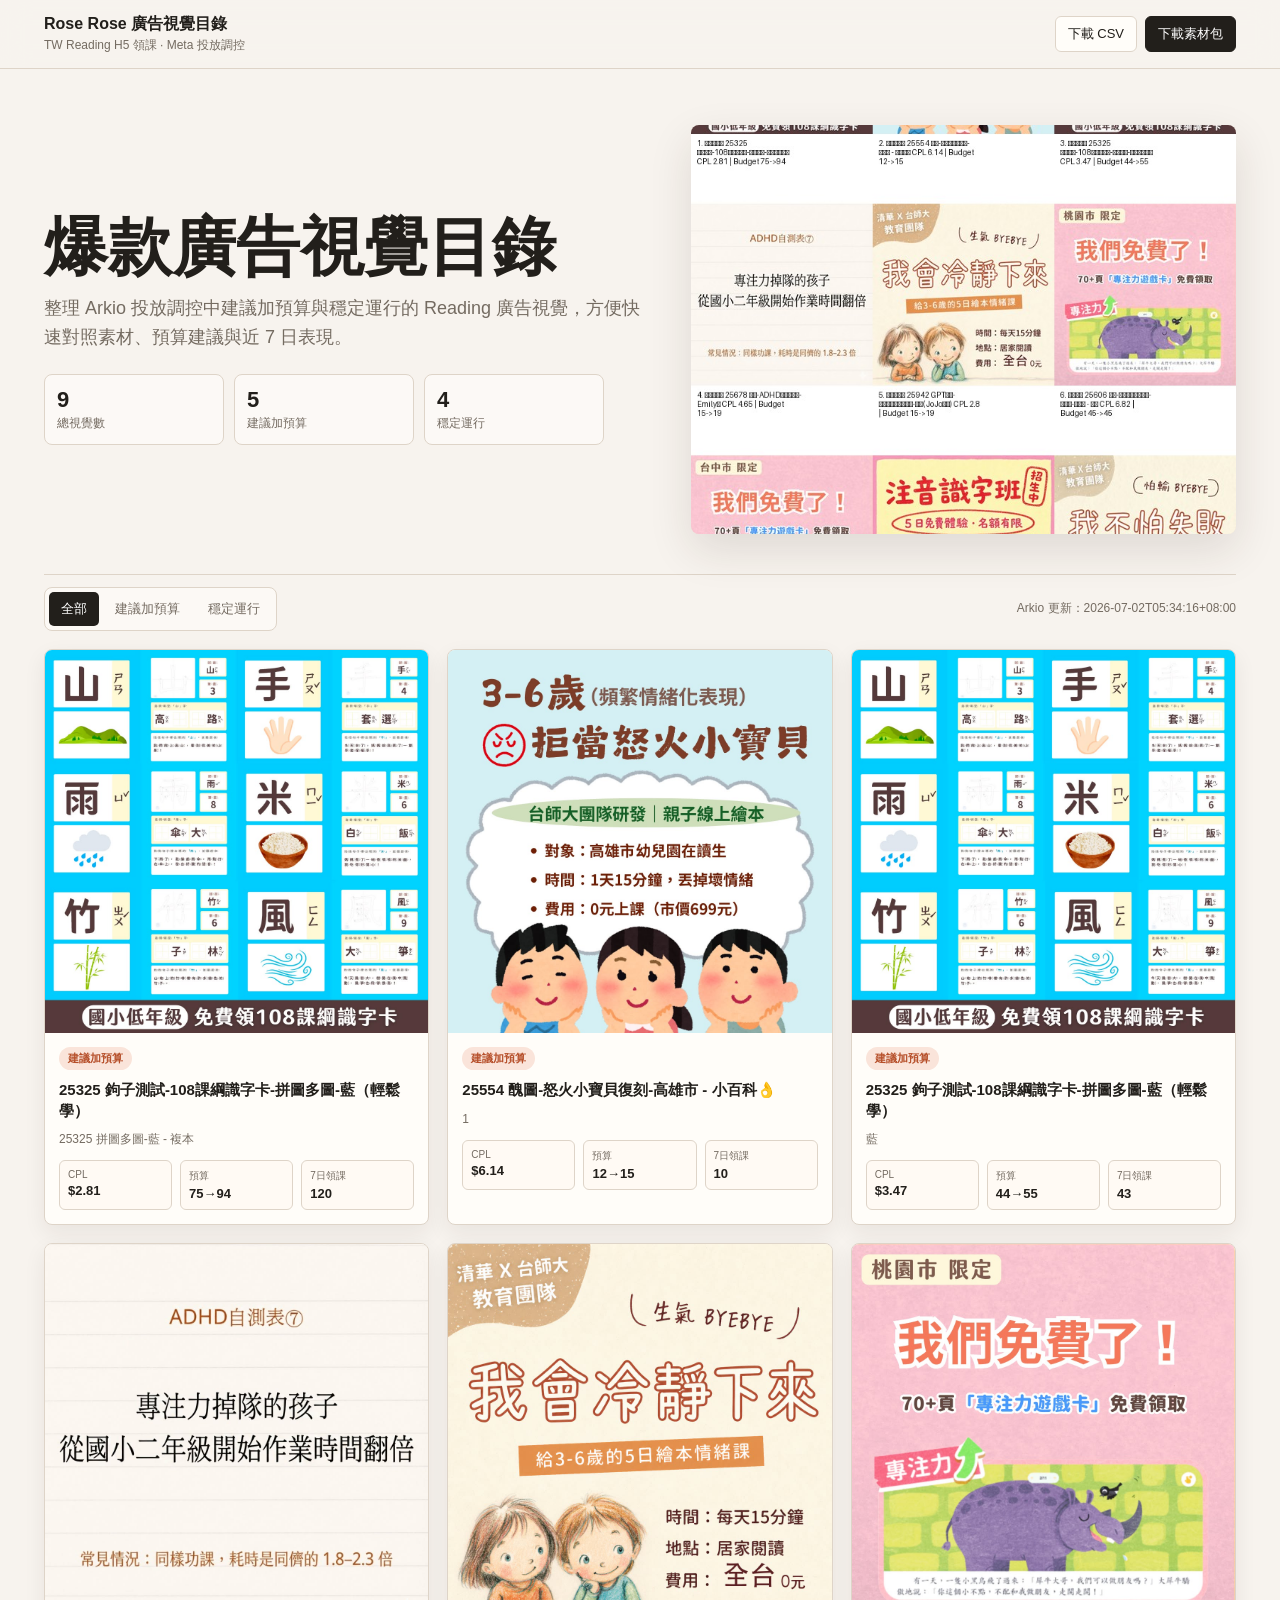
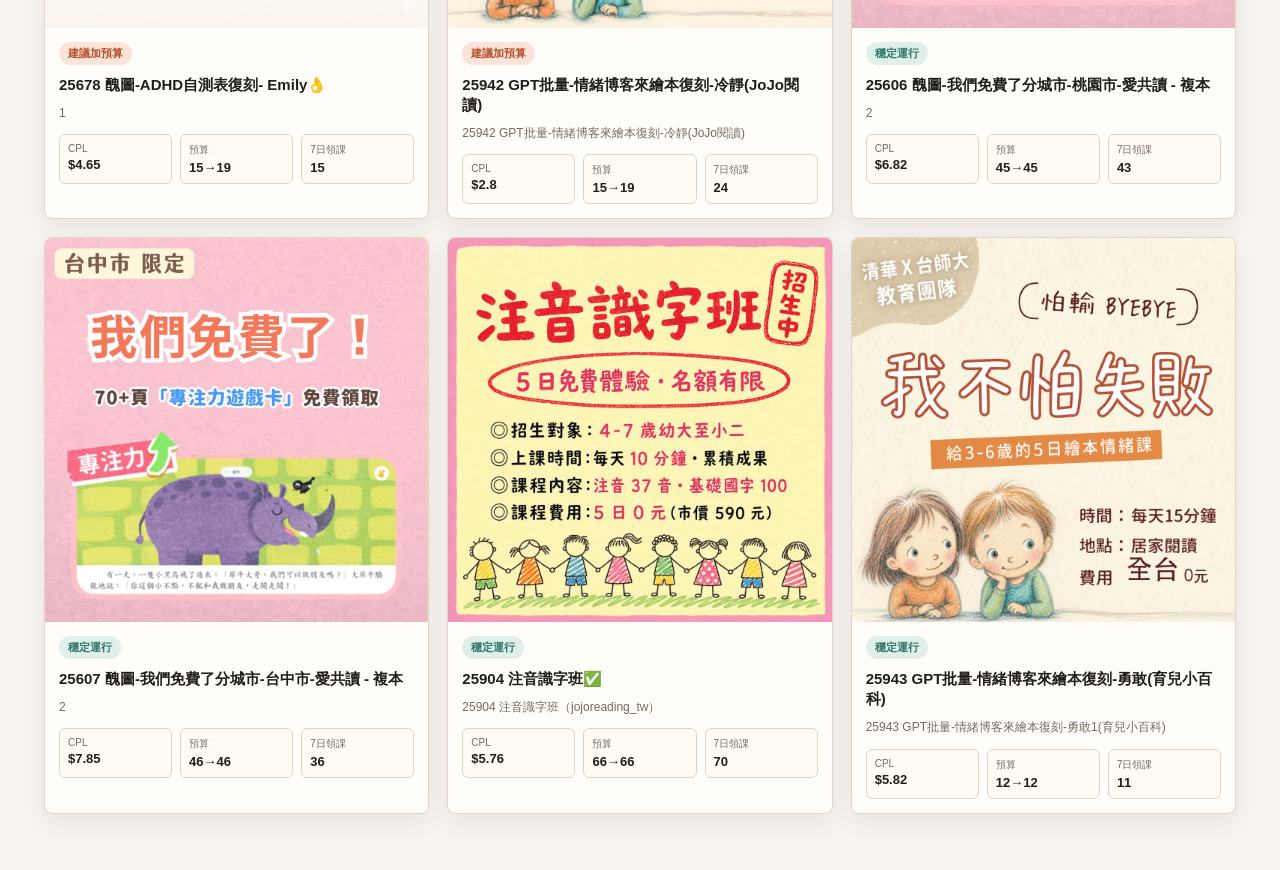
==== index.html @ 1a65389d "Publish Rose Rose ad visual catalog" ====
<!doctype html>
<html lang="zh-Hant">
<head>
  <meta charset="utf-8">
  <meta name="viewport" content="width=device-width, initial-scale=1">
  <title>Rose Rose 爆款廣告視覺目錄</title>
  <style>
    :root {
      --bg: #f7f3ee;
      --ink: #221f1b;
      --muted: #746b61;
      --line: #ded4c8;
      --panel: #fffdf9;
      --accent: #b64f2a;
      --accent-2: #2d7467;
      --soft: #f0e5d8;
      --shadow: 0 16px 44px rgba(47, 35, 25, .12);
    }
    * { box-sizing: border-box; }
    body {
      margin: 0;
      background: var(--bg);
      color: var(--ink);
      font-family: -apple-system, BlinkMacSystemFont, "PingFang TC", "Noto Sans TC", "Microsoft JhengHei", sans-serif;
      letter-spacing: 0;
    }
    a { color: inherit; }
    .topbar {
      position: sticky;
      top: 0;
      z-index: 20;
      display: flex;
      align-items: center;
      justify-content: space-between;
      gap: 16px;
      padding: 14px clamp(16px, 4vw, 44px);
      background: rgba(247, 243, 238, .92);
      border-bottom: 1px solid var(--line);
      backdrop-filter: blur(14px);
    }
    .brand {
      display: flex;
      flex-direction: column;
      gap: 2px;
      min-width: 0;
    }
    .brand strong { font-size: 16px; }
    .brand span { color: var(--muted); font-size: 12px; }
    .actions {
      display: flex;
      gap: 8px;
      flex-wrap: wrap;
      justify-content: flex-end;
    }
    .btn {
      min-height: 34px;
      border: 1px solid var(--line);
      border-radius: 6px;
      background: var(--panel);
      color: var(--ink);
      padding: 8px 12px;
      font-size: 13px;
      text-decoration: none;
      cursor: pointer;
      white-space: nowrap;
    }
    .btn.primary {
      background: var(--ink);
      color: #fff;
      border-color: var(--ink);
    }
    .hero {
      display: grid;
      grid-template-columns: minmax(0, 1.05fr) minmax(280px, .95fr);
      gap: clamp(20px, 4vw, 44px);
      align-items: center;
      padding: clamp(22px, 5vw, 56px) clamp(16px, 4vw, 44px) 22px;
    }
    .hero h1 {
      margin: 0;
      max-width: 720px;
      font-size: clamp(30px, 5vw, 64px);
      line-height: 1.04;
      font-weight: 760;
    }
    .hero p {
      max-width: 680px;
      margin: 14px 0 0;
      color: var(--muted);
      font-size: clamp(14px, 1.8vw, 18px);
      line-height: 1.6;
    }
    .hero-media {
      width: 100%;
      aspect-ratio: 4 / 3;
      border-radius: 8px;
      overflow: hidden;
      background: var(--soft);
      box-shadow: var(--shadow);
    }
    .hero-media img {
      width: 100%;
      height: 100%;
      object-fit: cover;
      display: block;
    }
    .stats {
      display: grid;
      grid-template-columns: repeat(3, minmax(0, 1fr));
      gap: 10px;
      margin-top: 22px;
      max-width: 560px;
    }
    .stat {
      padding: 12px;
      border: 1px solid var(--line);
      border-radius: 8px;
      background: rgba(255, 253, 249, .7);
    }
    .stat b { display: block; font-size: 22px; }
    .stat span { display: block; margin-top: 2px; color: var(--muted); font-size: 12px; }
    main {
      padding: 18px clamp(16px, 4vw, 44px) 56px;
    }
    .controls {
      display: flex;
      align-items: center;
      justify-content: space-between;
      gap: 12px;
      padding: 12px 0 18px;
      border-top: 1px solid var(--line);
    }
    .tabs {
      display: inline-flex;
      gap: 4px;
      padding: 4px;
      border: 1px solid var(--line);
      border-radius: 8px;
      background: rgba(255, 253, 249, .68);
    }
    .tab {
      border: 0;
      border-radius: 5px;
      background: transparent;
      color: var(--muted);
      padding: 8px 12px;
      font-size: 13px;
      cursor: pointer;
      white-space: nowrap;
    }
    .tab.active {
      background: var(--ink);
      color: #fff;
    }
    .updated {
      color: var(--muted);
      font-size: 12px;
      text-align: right;
    }
    .grid {
      display: grid;
      grid-template-columns: repeat(3, minmax(0, 1fr));
      gap: 18px;
    }
    .card {
      overflow: hidden;
      border-radius: 8px;
      background: var(--panel);
      border: 1px solid var(--line);
      box-shadow: 0 8px 22px rgba(47, 35, 25, .07);
    }
    .visual {
      width: 100%;
      aspect-ratio: 1 / 1;
      border: 0;
      padding: 0;
      background: #eee;
      cursor: zoom-in;
      display: block;
    }
    .visual img {
      width: 100%;
      height: 100%;
      object-fit: cover;
      display: block;
    }
    .meta {
      padding: 14px;
      display: flex;
      flex-direction: column;
      gap: 10px;
    }
    .badge {
      align-self: flex-start;
      border-radius: 999px;
      padding: 4px 9px;
      font-size: 11px;
      font-weight: 650;
      background: #ece6df;
      color: var(--muted);
    }
    .badge.scale { background: #fae4da; color: var(--accent); }
    .badge.stable { background: #dff0ea; color: var(--accent-2); }
    .title {
      margin: 0;
      font-size: 15px;
      line-height: 1.35;
      font-weight: 720;
    }
    .sub {
      color: var(--muted);
      font-size: 12px;
      line-height: 1.45;
    }
    .metrics {
      display: grid;
      grid-template-columns: repeat(3, minmax(0, 1fr));
      gap: 8px;
      padding-top: 2px;
    }
    .metric {
      border: 1px solid var(--line);
      border-radius: 6px;
      padding: 8px;
      min-width: 0;
      background: #fffaf4;
    }
    .metric span {
      display: block;
      color: var(--muted);
      font-size: 10px;
      white-space: nowrap;
    }
    .metric b {
      display: block;
      margin-top: 3px;
      font-size: 13px;
      overflow-wrap: anywhere;
    }
    .modal {
      position: fixed;
      inset: 0;
      z-index: 80;
      display: none;
      align-items: center;
      justify-content: center;
      padding: 20px;
      background: rgba(22, 18, 14, .76);
    }
    .modal.open { display: flex; }
    .modal-inner {
      width: min(960px, 100%);
      max-height: 92vh;
      display: grid;
      grid-template-columns: minmax(0, 1fr) 300px;
      background: var(--panel);
      border-radius: 8px;
      overflow: hidden;
    }
    .modal-img {
      min-height: 0;
      background: #111;
      display: flex;
      align-items: center;
      justify-content: center;
    }
    .modal-img img {
      width: 100%;
      max-height: 92vh;
      object-fit: contain;
      display: block;
    }
    .modal-info {
      padding: 18px;
      overflow: auto;
      border-left: 1px solid var(--line);
    }
    .close {
      width: 100%;
      margin-top: 14px;
    }
    @media (max-width: 880px) {
      .hero { grid-template-columns: 1fr; }
      .hero-media { max-height: 58vh; }
      .grid { grid-template-columns: repeat(2, minmax(0, 1fr)); }
      .modal-inner { grid-template-columns: 1fr; }
      .modal-info { border-left: 0; border-top: 1px solid var(--line); }
    }
    @media (max-width: 560px) {
      .topbar { align-items: flex-start; flex-direction: column; }
      .actions { justify-content: flex-start; }
      .stats { grid-template-columns: 1fr; }
      .controls { align-items: flex-start; flex-direction: column; }
      .updated { text-align: left; }
      .grid { grid-template-columns: 1fr; }
      .metrics { grid-template-columns: repeat(3, minmax(0, 1fr)); }
    }
  </style>
</head>
<body>
  <header class="topbar">
    <div class="brand">
      <strong>Rose Rose 廣告視覺目錄</strong>
      <span>TW Reading H5 領課 · Meta 投放調控</span>
    </div>
    <div class="actions">
      <a class="btn" href="catalog.csv" download>下載 CSV</a>
      <a class="btn primary" href="download/Rose_Rose_ad_visual_catalog.zip" download>下載素材包</a>
    </div>
  </header>

  <section class="hero">
    <div>
      <h1>爆款廣告視覺目錄</h1>
      <p>整理 Arkio 投放調控中建議加預算與穩定運行的 Reading 廣告視覺，方便快速對照素材、預算建議與近 7 日表現。</p>
      <div class="stats">
        <div class="stat"><b id="stat-total">9</b><span>總視覺數</span></div>
        <div class="stat"><b id="stat-scale">5</b><span>建議加預算</span></div>
        <div class="stat"><b id="stat-stable">4</b><span>穩定運行</span></div>
      </div>
    </div>
    <a class="hero-media" href="contact_sheet.jpg" target="_blank" rel="noreferrer">
      <img src="contact_sheet.jpg" alt="廣告視覺總覽">
    </a>
  </section>

  <main>
    <div class="controls">
      <div class="tabs" aria-label="篩選">
        <button class="tab active" type="button" data-filter="all">全部</button>
        <button class="tab" type="button" data-filter="建議加預算">建議加預算</button>
        <button class="tab" type="button" data-filter="穩定運行">穩定運行</button>
      </div>
      <div class="updated" id="updated">資料載入中</div>
    </div>
    <div class="grid" id="grid"></div>
  </main>

  <div class="modal" id="modal" role="dialog" aria-modal="true" aria-label="素材預覽">
    <div class="modal-inner">
      <div class="modal-img"><img id="modal-img" alt=""></div>
      <div class="modal-info">
        <span class="badge" id="modal-badge"></span>
        <h2 class="title" id="modal-title"></h2>
        <p class="sub" id="modal-sub"></p>
        <div class="metrics" id="modal-metrics"></div>
        <button class="btn close" type="button" id="close">關閉</button>
      </div>
    </div>
  </div>

  <script>
    const state = { items: [], filter: 'all' };
    const grid = document.querySelector('#grid');
    const modal = document.querySelector('#modal');
    const fmt = (v, prefix = '') => v === null || v === undefined || v === '' ? '—' : `${prefix}${v}`;
    const groupClass = group => group === '建議加預算' ? 'scale' : 'stable';

    function metric(label, value) {
      return `<div class="metric"><span>${label}</span><b>${value}</b></div>`;
    }

    function render() {
      const items = state.filter === 'all' ? state.items : state.items.filter(item => item.group === state.filter);
      grid.innerHTML = items.map(item => `
        <article class="card">
          <button class="visual" type="button" data-id="${item.id}" aria-label="開啟 ${item.adsetName}">
            <img src="${item.image}" alt="${item.adsetName}" loading="lazy">
          </button>
          <div class="meta">
            <span class="badge ${groupClass(item.group)}">${item.group}</span>
            <h2 class="title">${item.adsetName}</h2>
            <div class="sub">${item.adName || item.campaignName}</div>
            <div class="metrics">
              ${metric('CPL', fmt(item.primaryCost, '$'))}
              ${metric('預算', `${fmt(item.dailyBudget)}→${fmt(item.suggestedBudget)}`)}
              ${metric('7日領課', fmt(item.last7Leads))}
            </div>
          </div>
        </article>
      `).join('');
    }

    function openModal(item) {
      document.querySelector('#modal-img').src = item.image;
      document.querySelector('#modal-img').alt = item.adsetName;
      document.querySelector('#modal-badge').textContent = item.group;
      document.querySelector('#modal-badge').className = `badge ${groupClass(item.group)}`;
      document.querySelector('#modal-title').textContent = item.adsetName;
      document.querySelector('#modal-sub').textContent = `${item.campaignName} · ${item.adName || ''}`;
      document.querySelector('#modal-metrics').innerHTML = [
        metric('建議', item.adviceText || '—'),
        metric('CPL', fmt(item.primaryCost, '$')),
        metric('預算', `${fmt(item.dailyBudget)}→${fmt(item.suggestedBudget)}`),
        metric('7日花費', fmt(item.last7Spend, '$')),
        metric('7日領課', fmt(item.last7Leads)),
        metric('狀態', item.adsetStatus || '—')
      ].join('');
      modal.classList.add('open');
    }

    document.querySelector('.tabs').addEventListener('click', event => {
      const button = event.target.closest('.tab');
      if (!button) return;
      document.querySelectorAll('.tab').forEach(tab => tab.classList.remove('active'));
      button.classList.add('active');
      state.filter = button.dataset.filter;
      render();
    });

    grid.addEventListener('click', event => {
      const button = event.target.closest('.visual');
      if (!button) return;
      const item = state.items.find(row => row.id === button.dataset.id);
      if (item) openModal(item);
    });

    document.querySelector('#close').addEventListener('click', () => modal.classList.remove('open'));
    modal.addEventListener('click', event => {
      if (event.target === modal) modal.classList.remove('open');
    });
    window.addEventListener('keydown', event => {
      if (event.key === 'Escape') modal.classList.remove('open');
    });

    fetch('data/catalog.json')
      .then(res => res.json())
      .then(data => {
        state.items = data.items;
        document.querySelector('#stat-total').textContent = data.items.length;
        document.querySelector('#stat-scale').textContent = data.items.filter(item => item.group === '建議加預算').length;
        document.querySelector('#stat-stable').textContent = data.items.filter(item => item.group === '穩定運行').length;
        document.querySelector('#updated').textContent = `Arkio 更新：${data.lastUpdated}`;
        render();
      })
      .catch(() => {
        document.querySelector('#updated').textContent = '資料載入失敗';
      });
  </script>
</body>
</html>
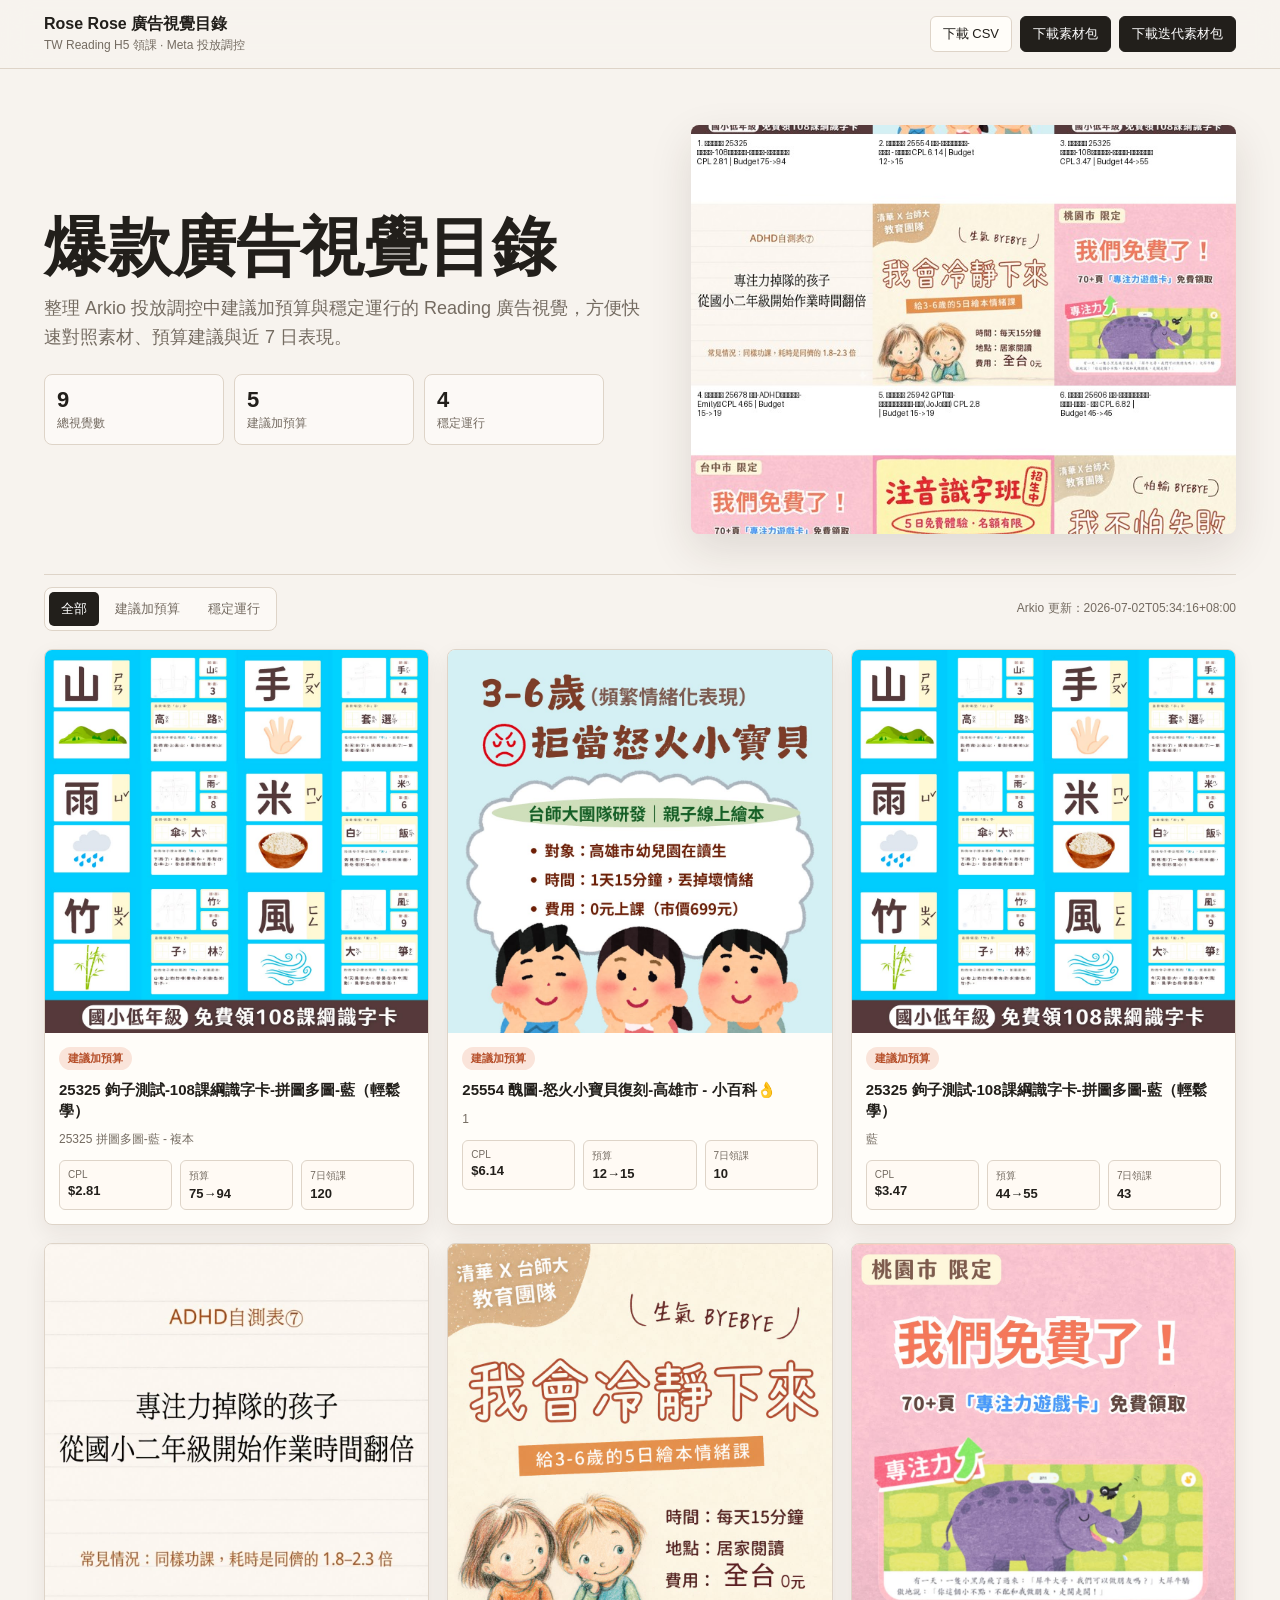
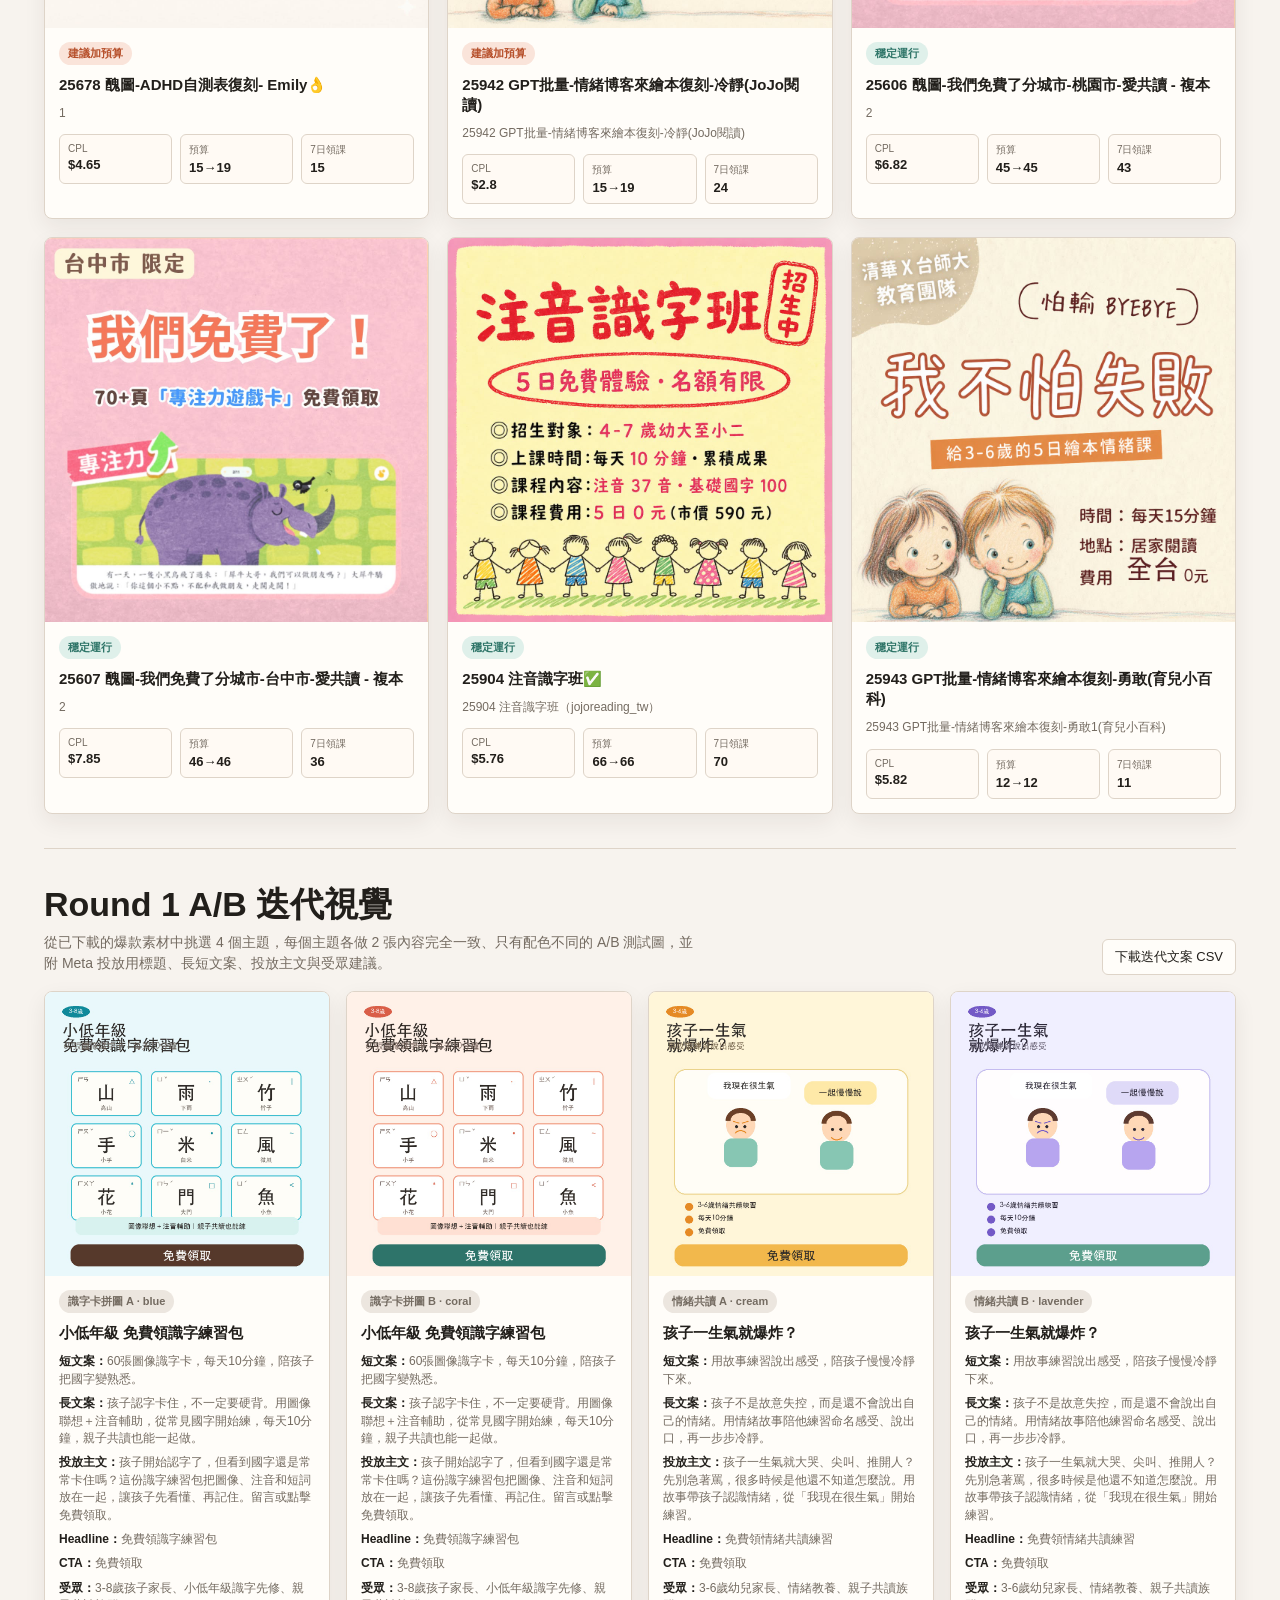
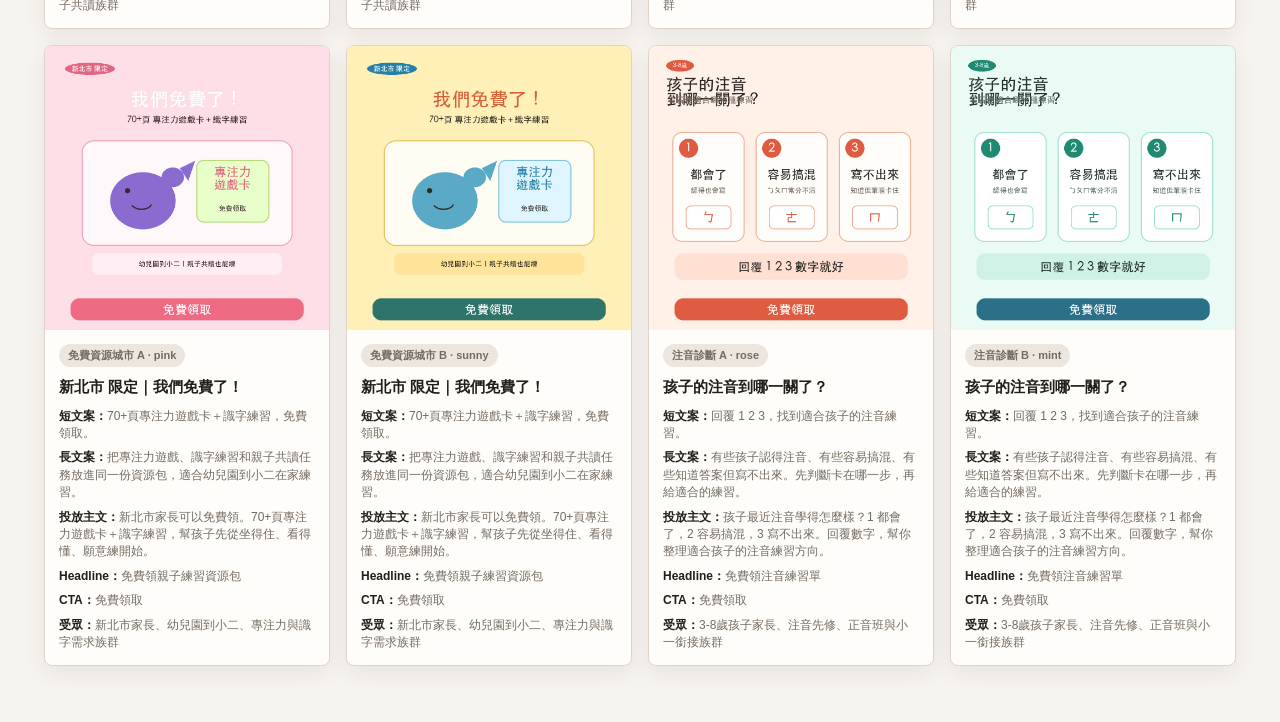
==== commit f1ec11b8: "Add round 1 AB ad iterations" ====
--- a/index.html
+++ b/index.html
@@ -3,6 +3,7 @@
 <head>
   <meta charset="utf-8">
   <meta name="viewport" content="width=device-width, initial-scale=1">
+  <link rel="icon" href="data:,">
   <title>Rose Rose 爆款廣告視覺目錄</title>
   <style>
     :root {
@@ -162,6 +163,43 @@
       grid-template-columns: repeat(3, minmax(0, 1fr));
       gap: 18px;
     }
+    .section-head {
+      display: flex;
+      align-items: flex-end;
+      justify-content: space-between;
+      gap: 16px;
+      padding: 36px 0 16px;
+      border-top: 1px solid var(--line);
+      margin-top: 34px;
+    }
+    .section-head h2 {
+      margin: 0;
+      font-size: clamp(22px, 3vw, 34px);
+      line-height: 1.15;
+    }
+    .section-head p {
+      max-width: 660px;
+      margin: 8px 0 0;
+      color: var(--muted);
+      font-size: 14px;
+      line-height: 1.55;
+    }
+    .iteration-grid {
+      display: grid;
+      grid-template-columns: repeat(4, minmax(0, 1fr));
+      gap: 16px;
+    }
+    .copy-lines {
+      display: grid;
+      gap: 7px;
+      color: var(--muted);
+      font-size: 12px;
+      line-height: 1.45;
+    }
+    .copy-lines b {
+      color: var(--ink);
+      font-weight: 720;
+    }
     .card {
       overflow: hidden;
       border-radius: 8px;
@@ -283,6 +321,8 @@
       .hero { grid-template-columns: 1fr; }
       .hero-media { max-height: 58vh; }
       .grid { grid-template-columns: repeat(2, minmax(0, 1fr)); }
+      .iteration-grid { grid-template-columns: repeat(2, minmax(0, 1fr)); }
+      .section-head { align-items: flex-start; flex-direction: column; }
       .modal-inner { grid-template-columns: 1fr; }
       .modal-info { border-left: 0; border-top: 1px solid var(--line); }
     }
@@ -293,6 +333,7 @@
       .controls { align-items: flex-start; flex-direction: column; }
       .updated { text-align: left; }
       .grid { grid-template-columns: 1fr; }
+      .iteration-grid { grid-template-columns: 1fr; }
       .metrics { grid-template-columns: repeat(3, minmax(0, 1fr)); }
     }
   </style>
@@ -306,6 +347,7 @@
     <div class="actions">
       <a class="btn" href="catalog.csv" download>下載 CSV</a>
       <a class="btn primary" href="download/Rose_Rose_ad_visual_catalog.zip" download>下載素材包</a>
+      <a class="btn primary" href="download/Rose_Rose_round1_ab.zip" download>下載迭代素材包</a>
     </div>
   </header>
 
@@ -334,6 +376,16 @@
       <div class="updated" id="updated">資料載入中</div>
     </div>
     <div class="grid" id="grid"></div>
+    <section class="iteration-section" aria-labelledby="iteration-title">
+      <div class="section-head">
+        <div>
+          <h2 id="iteration-title">Round 1 A/B 迭代視覺</h2>
+          <p>從已下載的爆款素材中挑選 4 個主題，每個主題各做 2 張內容完全一致、只有配色不同的 A/B 測試圖，並附 Meta 投放用標題、長短文案、投放主文與受眾建議。</p>
+        </div>
+        <a class="btn" href="data/round1_ab.csv" download>下載迭代文案 CSV</a>
+      </div>
+      <div class="iteration-grid" id="iteration-grid"></div>
+    </section>
   </main>
 
   <div class="modal" id="modal" role="dialog" aria-modal="true" aria-label="素材預覽">
@@ -352,6 +404,7 @@
   <script>
     const state = { items: [], filter: 'all' };
     const grid = document.querySelector('#grid');
+    const iterationGrid = document.querySelector('#iteration-grid');
     const modal = document.querySelector('#modal');
     const fmt = (v, prefix = '') => v === null || v === undefined || v === '' ? '—' : `${prefix}${v}`;
     const groupClass = group => group === '建議加預算' ? 'scale' : 'stable';
@@ -381,6 +434,28 @@
       `).join('');
     }
 
+    function renderIterations(items) {
+      iterationGrid.innerHTML = items.map(item => `
+        <article class="card">
+          <a class="visual" href="${item.image}" target="_blank" rel="noreferrer" aria-label="開啟 ${item.theme} ${item.variant}">
+            <img src="${item.image}" alt="${item.theme} ${item.variant}">
+          </a>
+          <div class="meta">
+            <span class="badge">${item.theme} ${item.variant} · ${item.palette}</span>
+            <h3 class="title">${item.title}</h3>
+            <div class="copy-lines">
+              <span><b>短文案：</b>${item.short_copy}</span>
+              <span><b>長文案：</b>${item.long_copy}</span>
+              <span><b>投放主文：</b>${item.primary_text}</span>
+              <span><b>Headline：</b>${item.headline}</span>
+              <span><b>CTA：</b>${item.cta}</span>
+              <span><b>受眾：</b>${item.audience}</span>
+            </div>
+          </div>
+        </article>
+      `).join('');
+    }
+
     function openModal(item) {
       document.querySelector('#modal-img').src = item.image;
       document.querySelector('#modal-img').alt = item.adsetName;
@@ -436,6 +511,13 @@
       .catch(() => {
         document.querySelector('#updated').textContent = '資料載入失敗';
       });
+
+    fetch('data/round1_ab.json')
+      .then(res => res.json())
+      .then(data => renderIterations(data.items))
+      .catch(() => {
+        iterationGrid.innerHTML = '<div class="sub">迭代資料載入失敗</div>';
+      });
   </script>
 </body>
 </html>
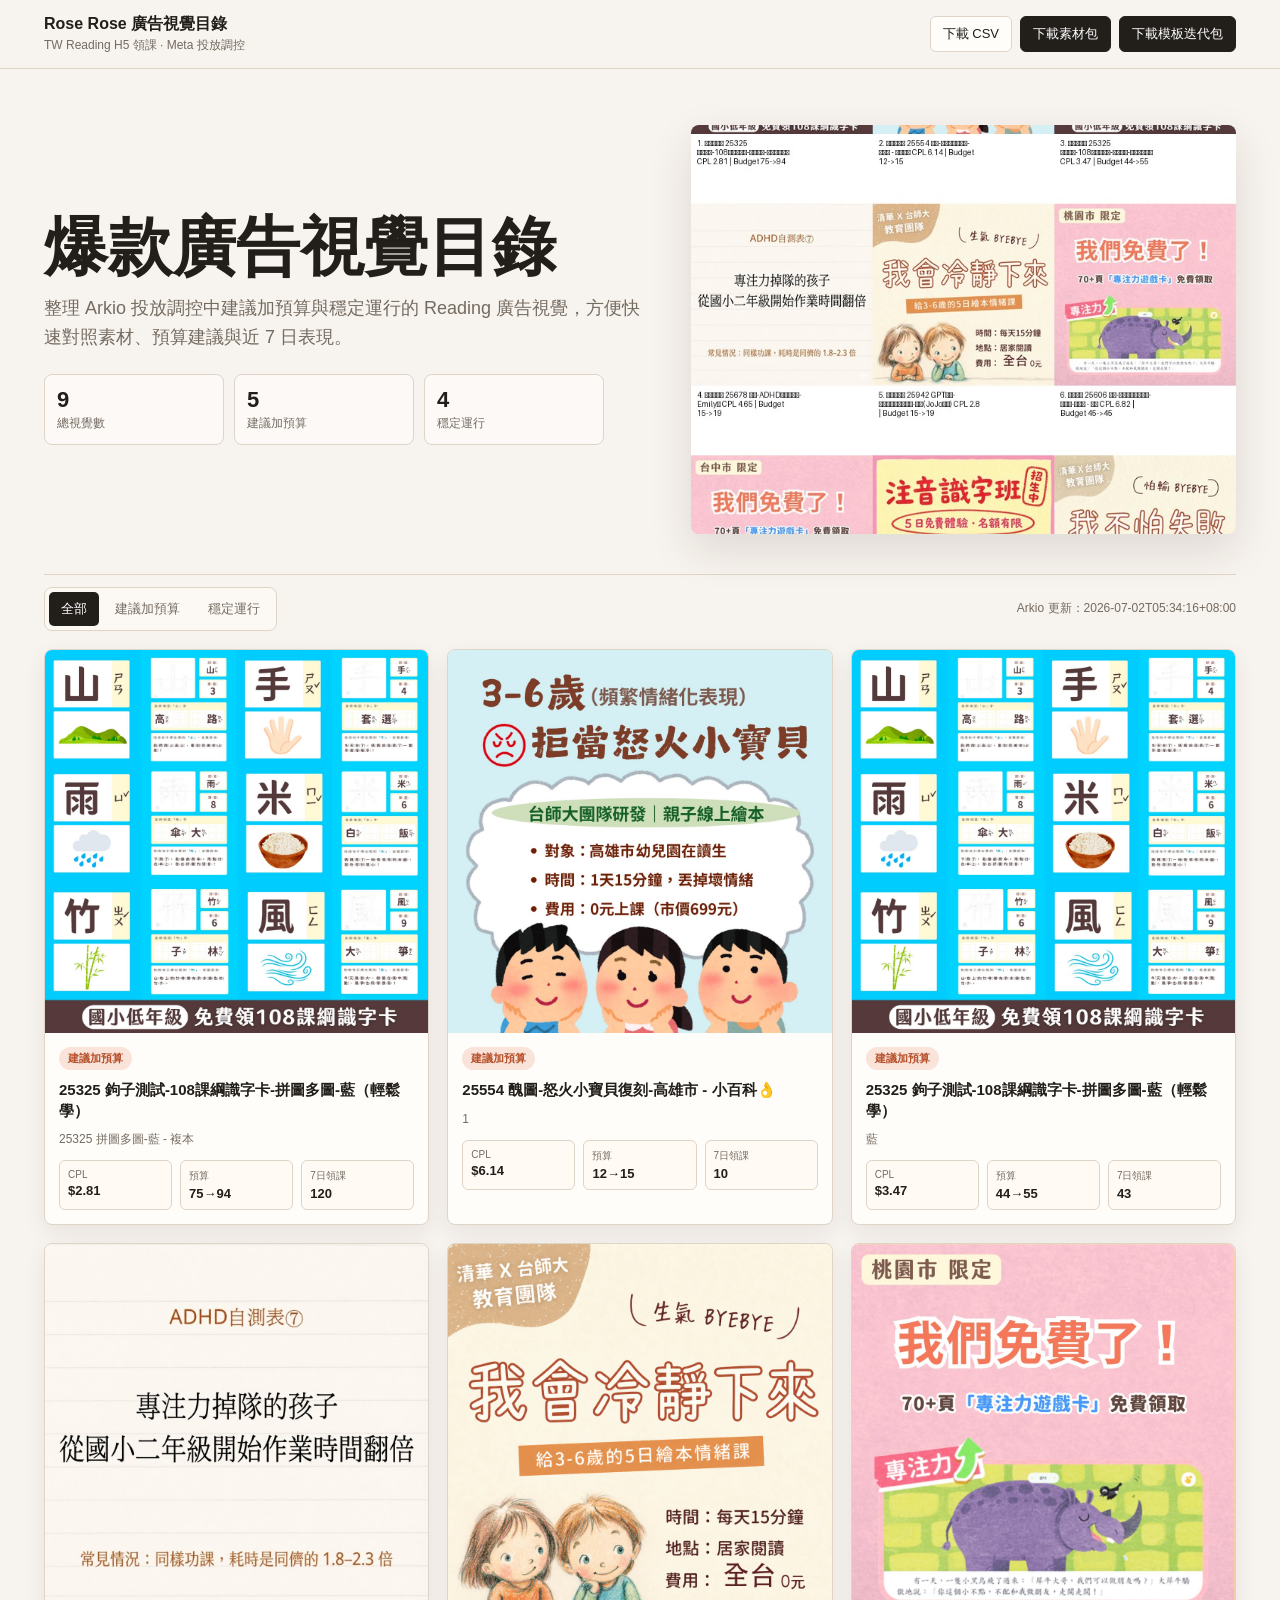
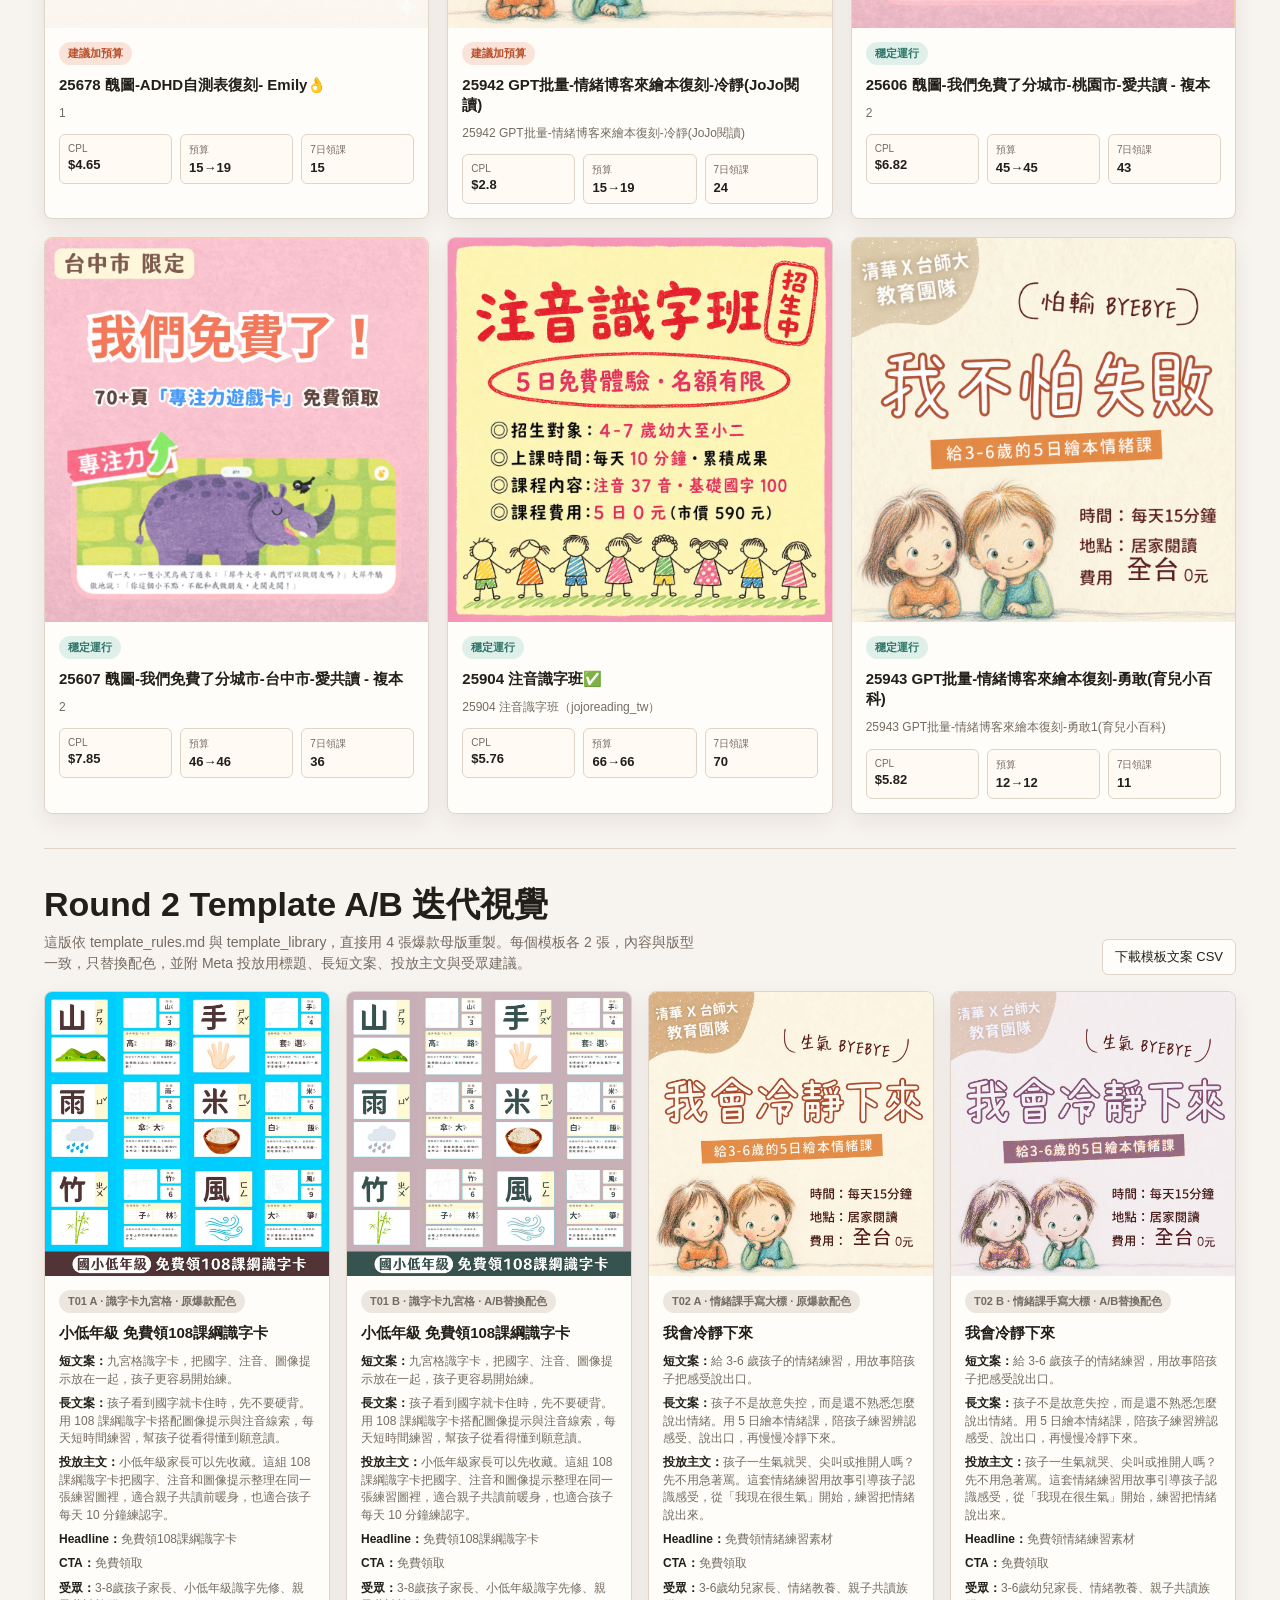
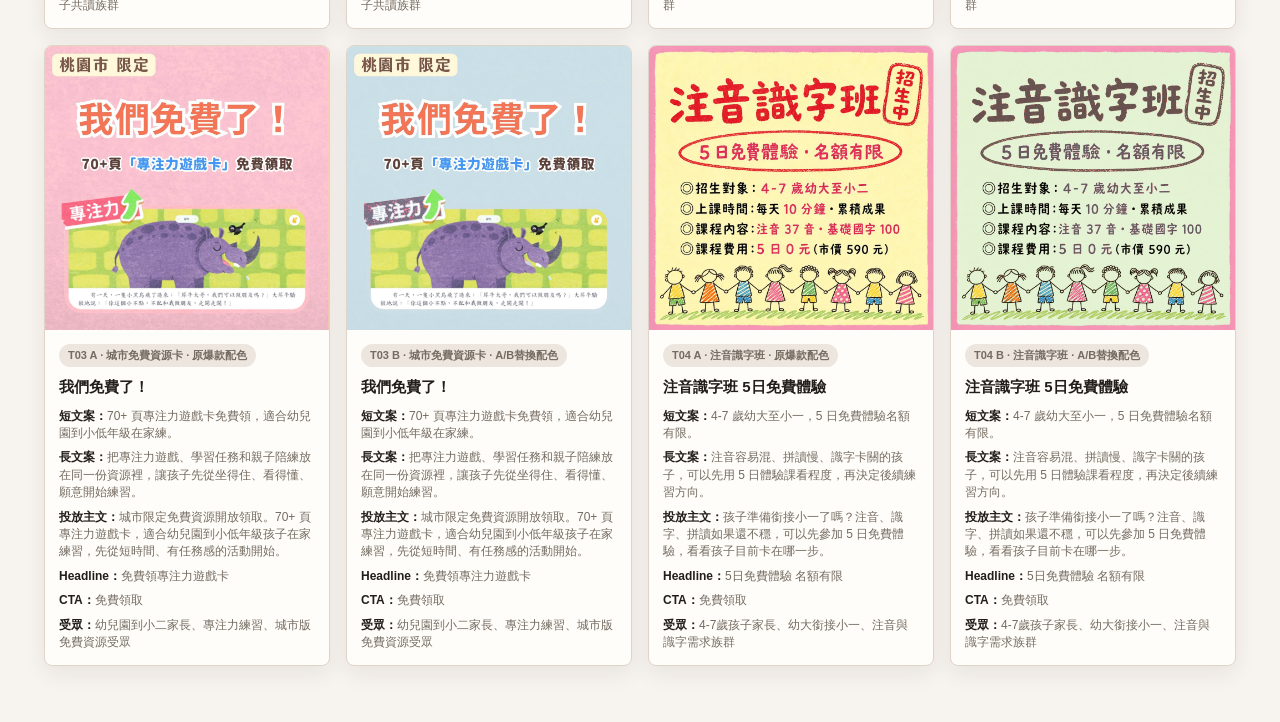
==== commit b98a141e: "Replace iterations with template-based AB set" ====
--- a/index.html
+++ b/index.html
@@ -347,7 +347,7 @@
     <div class="actions">
       <a class="btn" href="catalog.csv" download>下載 CSV</a>
       <a class="btn primary" href="download/Rose_Rose_ad_visual_catalog.zip" download>下載素材包</a>
-      <a class="btn primary" href="download/Rose_Rose_round1_ab.zip" download>下載迭代素材包</a>
+      <a class="btn primary" href="download/Rose_Rose_round2_template_ab.zip" download>下載模板迭代包</a>
     </div>
   </header>
 
@@ -379,10 +379,10 @@
     <section class="iteration-section" aria-labelledby="iteration-title">
       <div class="section-head">
         <div>
-          <h2 id="iteration-title">Round 1 A/B 迭代視覺</h2>
-          <p>從已下載的爆款素材中挑選 4 個主題，每個主題各做 2 張內容完全一致、只有配色不同的 A/B 測試圖，並附 Meta 投放用標題、長短文案、投放主文與受眾建議。</p>
+          <h2 id="iteration-title">Round 2 Template A/B 迭代視覺</h2>
+          <p>這版依 template_rules.md 與 template_library，直接用 4 張爆款母版重製。每個模板各 2 張，內容與版型一致，只替換配色，並附 Meta 投放用標題、長短文案、投放主文與受眾建議。</p>
         </div>
-        <a class="btn" href="data/round1_ab.csv" download>下載迭代文案 CSV</a>
+        <a class="btn" href="data/round2_template_ab.csv" download>下載模板文案 CSV</a>
       </div>
       <div class="iteration-grid" id="iteration-grid"></div>
     </section>
@@ -437,11 +437,11 @@
     function renderIterations(items) {
       iterationGrid.innerHTML = items.map(item => `
         <article class="card">
-          <a class="visual" href="${item.image}" target="_blank" rel="noreferrer" aria-label="開啟 ${item.theme} ${item.variant}">
-            <img src="${item.image}" alt="${item.theme} ${item.variant}">
+          <a class="visual" href="${item.image}" target="_blank" rel="noreferrer" aria-label="開啟 ${item.template || item.theme} ${item.variant}">
+            <img src="${item.image}" alt="${item.template || item.theme} ${item.variant}">
           </a>
           <div class="meta">
-            <span class="badge">${item.theme} ${item.variant} · ${item.palette}</span>
+            <span class="badge">${item.theme_id || ''} ${item.variant} · ${item.template || item.theme} · ${item.palette}</span>
             <h3 class="title">${item.title}</h3>
             <div class="copy-lines">
               <span><b>短文案：</b>${item.short_copy}</span>
@@ -512,7 +512,7 @@
         document.querySelector('#updated').textContent = '資料載入失敗';
       });
 
-    fetch('data/round1_ab.json')
+    fetch('data/round2_template_ab.json')
       .then(res => res.json())
       .then(data => renderIterations(data.items))
       .catch(() => {
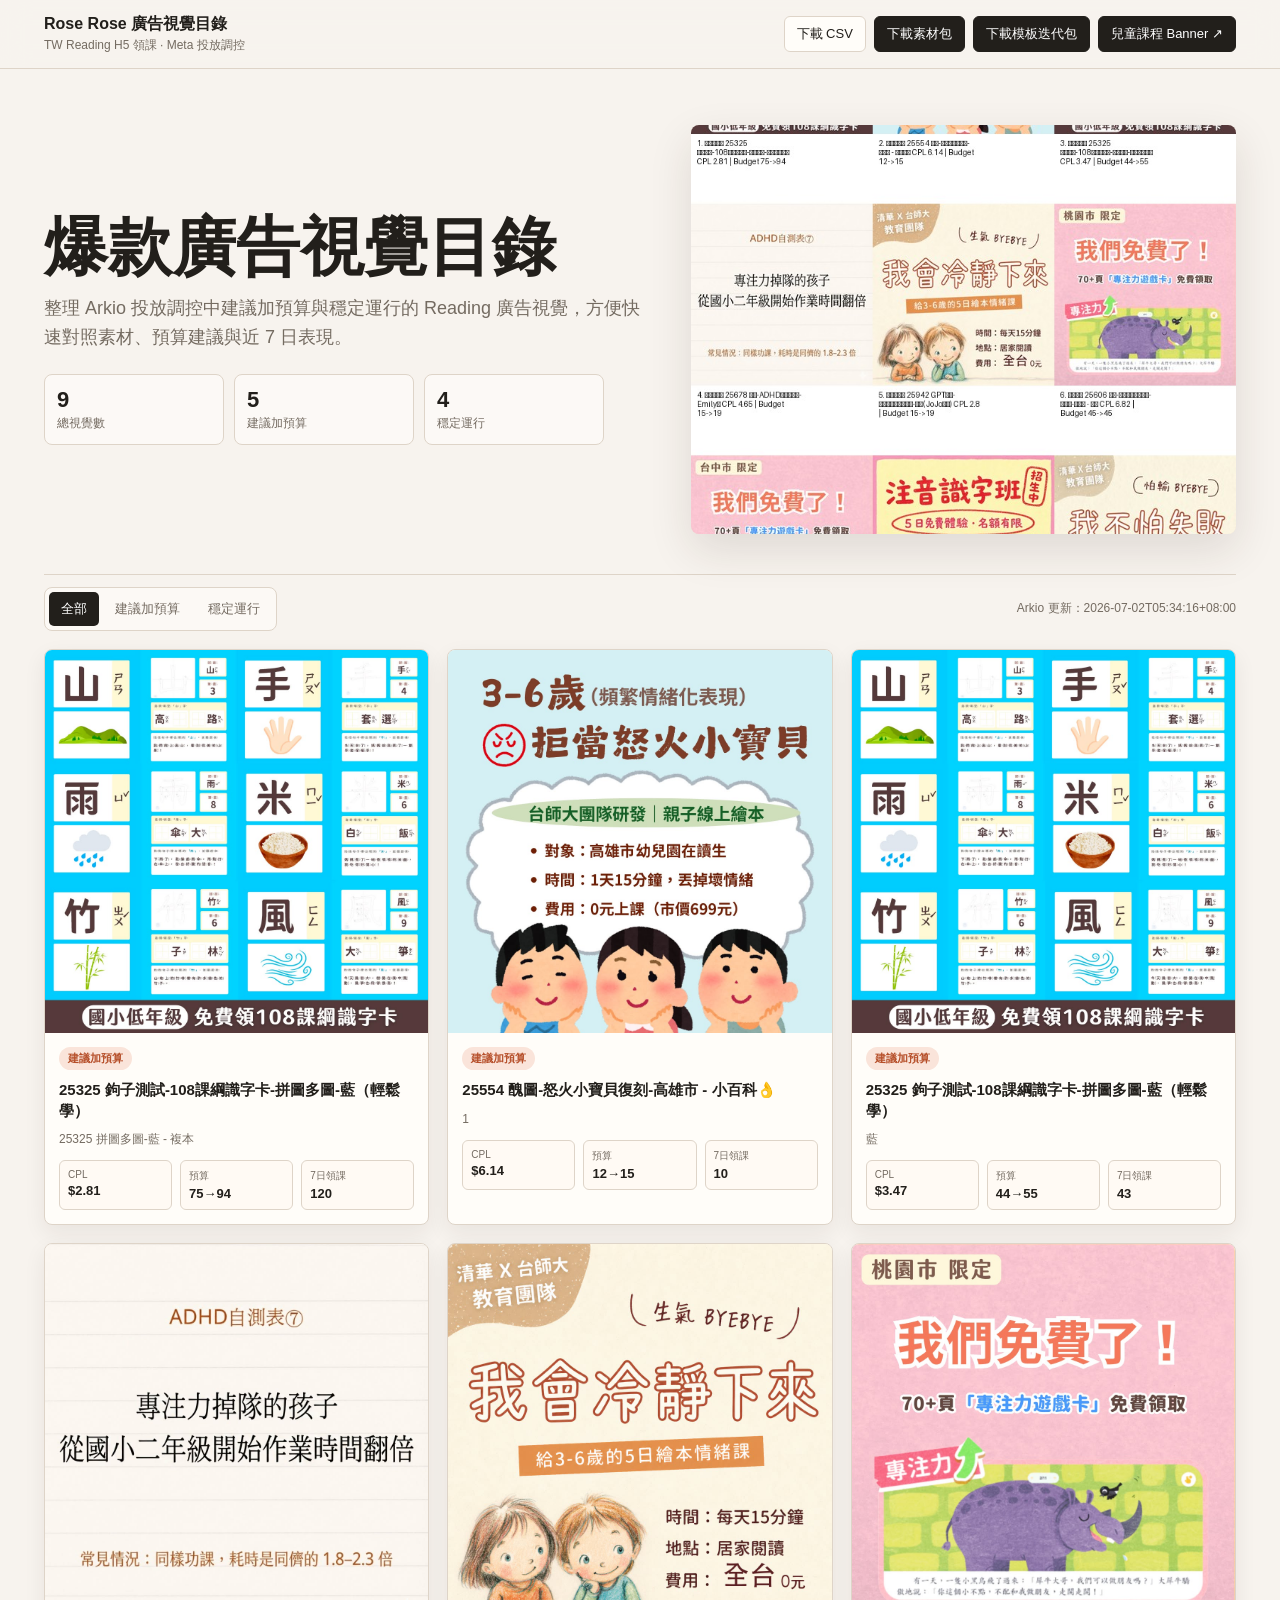
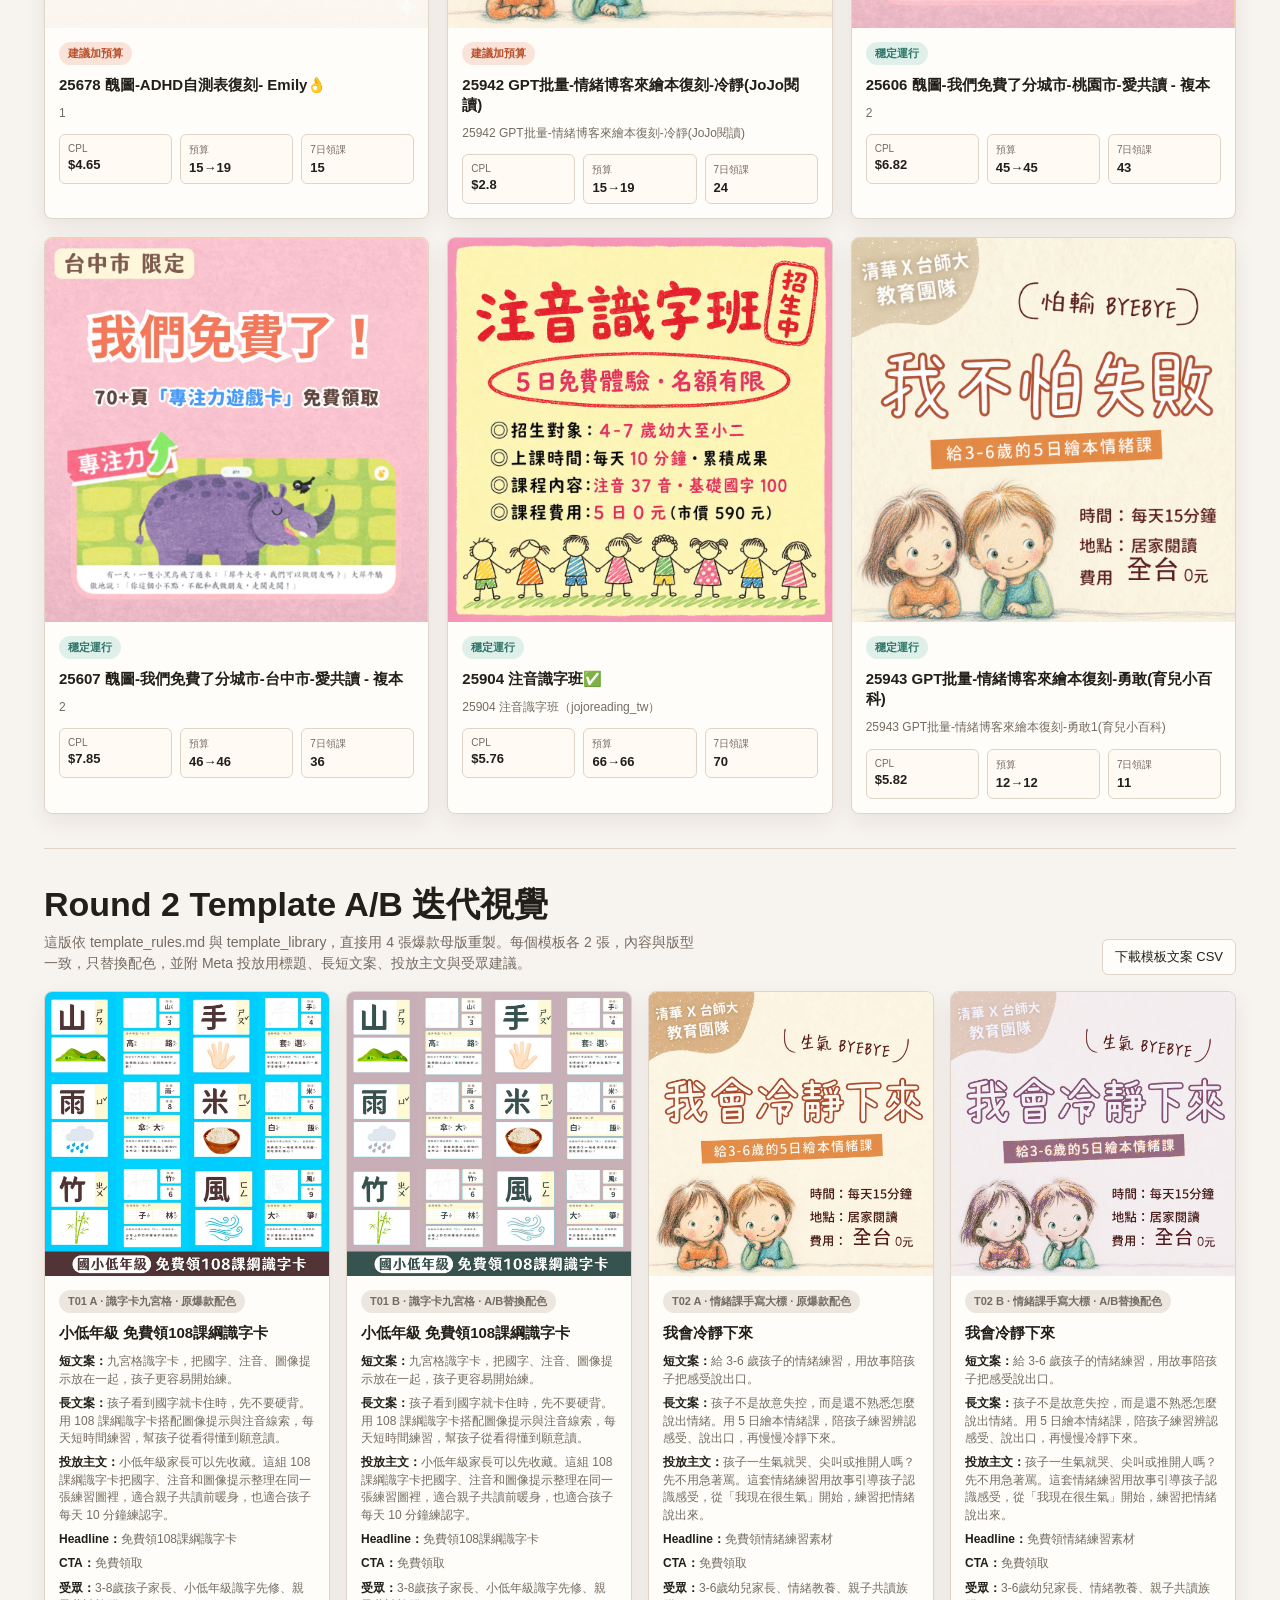
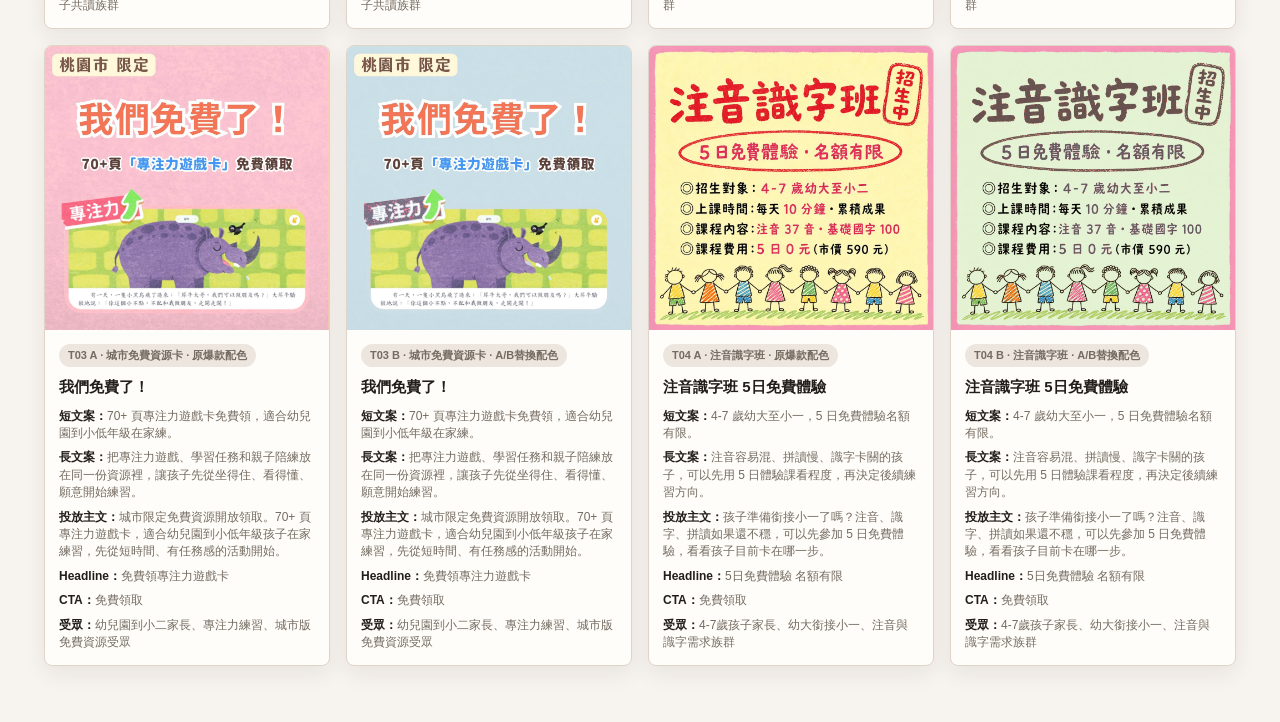
==== commit a26486f0: "新增兒童課程 Banner H5 下載頁（bn/）＋首頁入口" ====
--- a/index.html
+++ b/index.html
@@ -348,6 +348,7 @@
       <a class="btn" href="catalog.csv" download>下載 CSV</a>
       <a class="btn primary" href="download/Rose_Rose_ad_visual_catalog.zip" download>下載素材包</a>
       <a class="btn primary" href="download/Rose_Rose_round2_template_ab.zip" download>下載模板迭代包</a>
+      <a class="btn primary" href="bn/">兒童課程 Banner ↗</a>
     </div>
   </header>
 
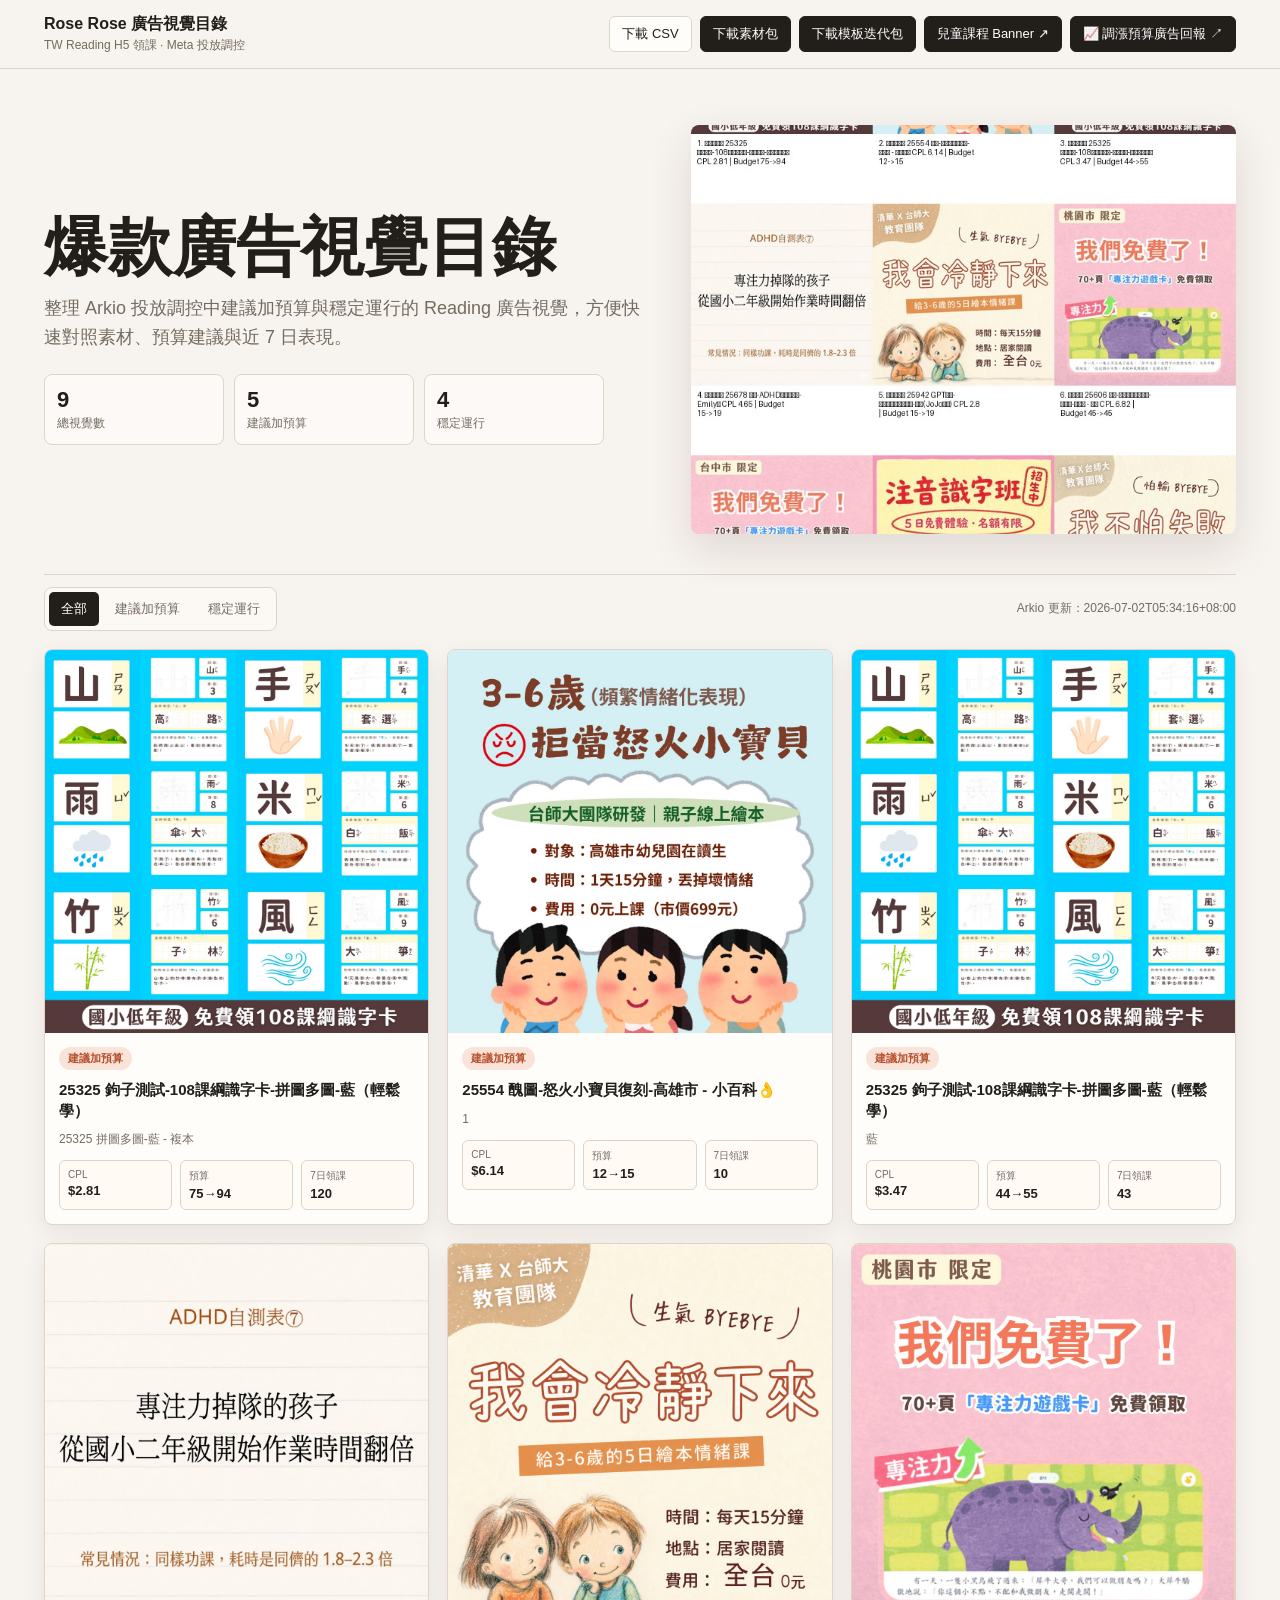
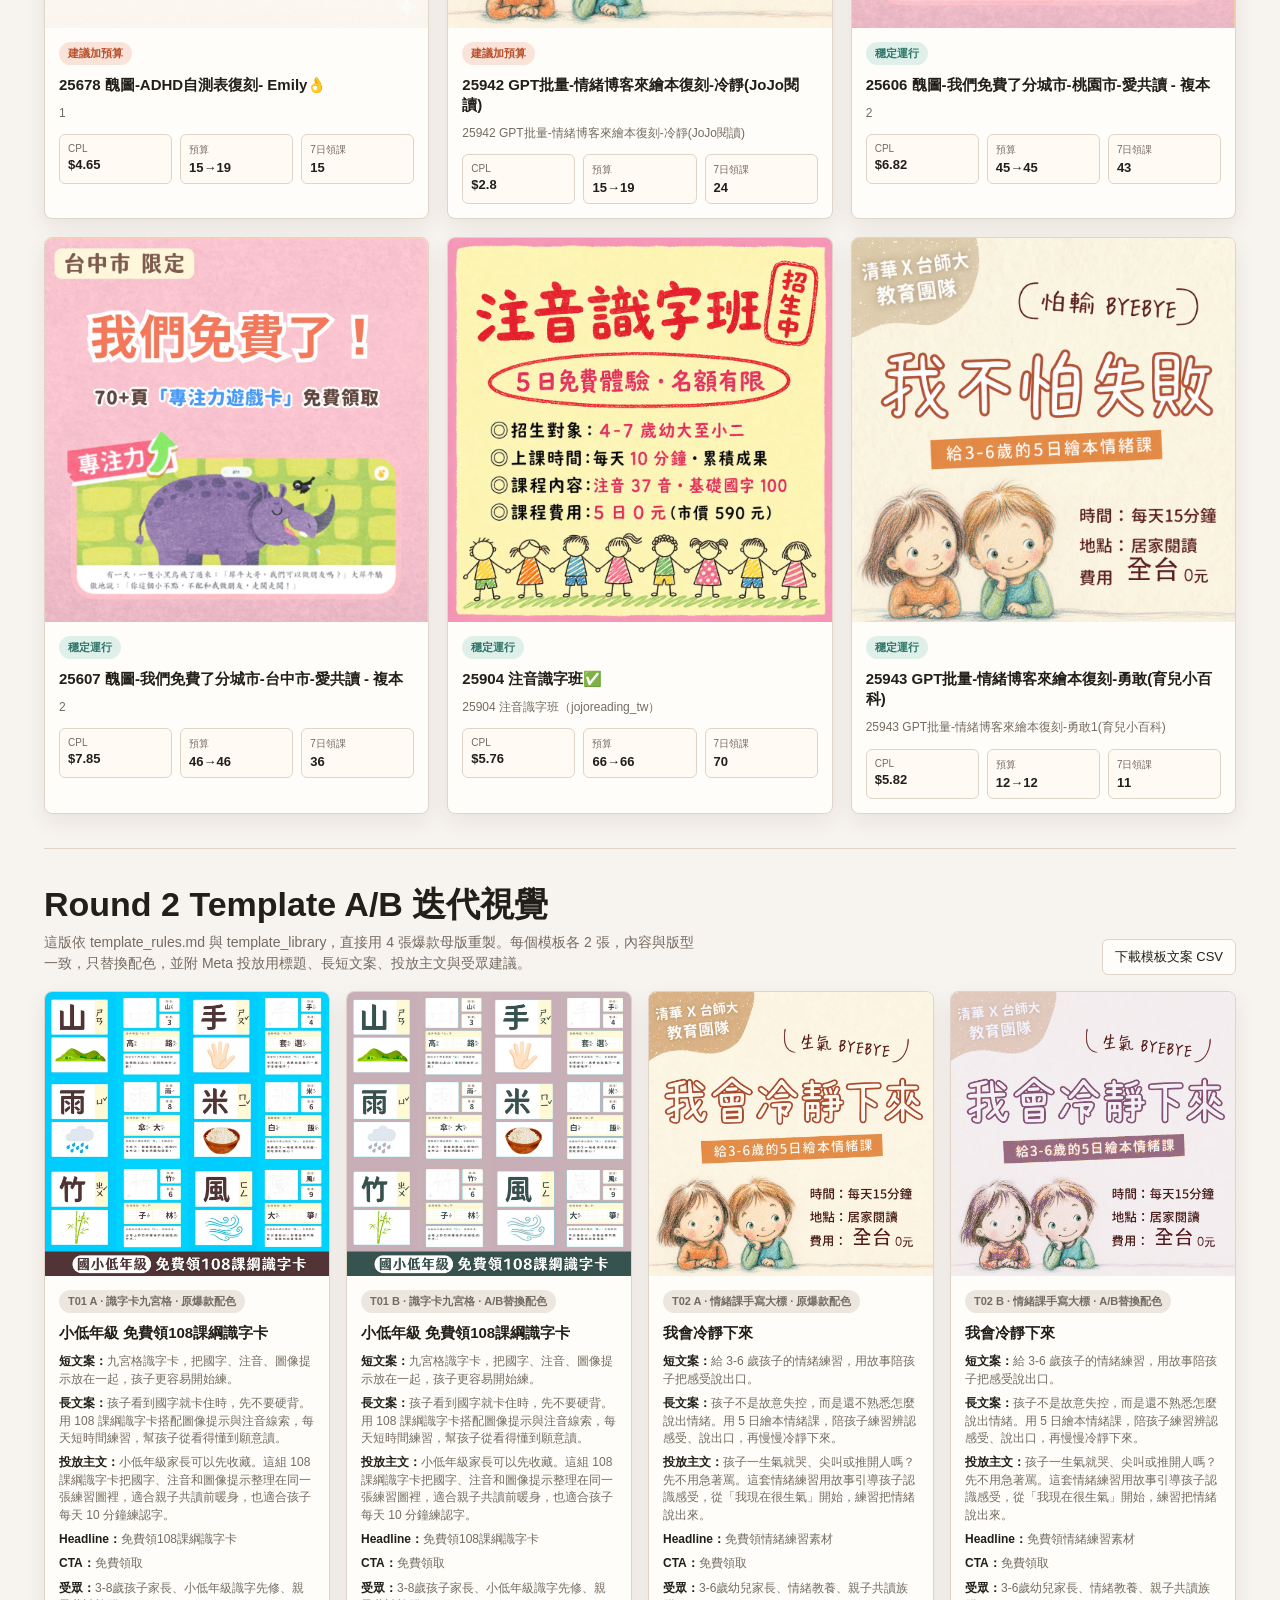
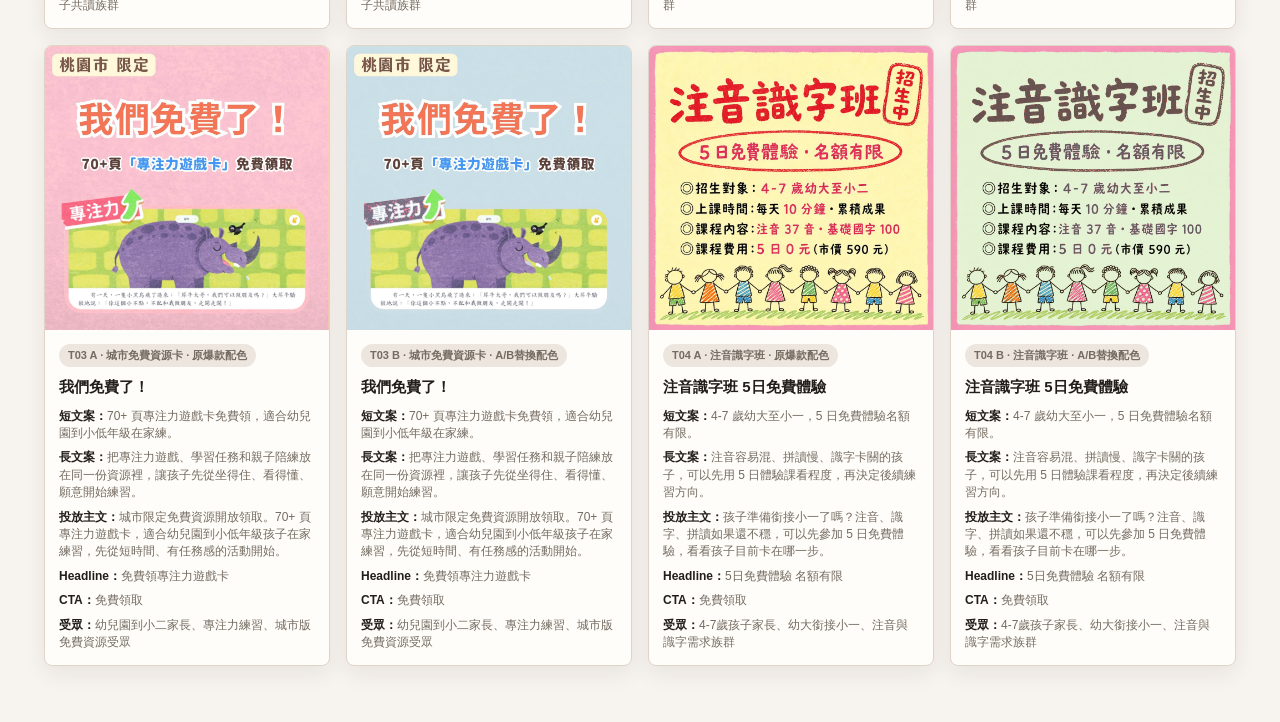
==== commit 498e375b: "新增調漲預算廣告回報 H5（download/budget_up/） 依兩張投放調控回報截圖，只取預算調升的廣告，重複調漲統一為一支， 共 5 支；素材（視覺／文案／投放主）取自 Arkio crea" ====
--- a/index.html
+++ b/index.html
@@ -349,6 +349,7 @@
       <a class="btn primary" href="download/Rose_Rose_ad_visual_catalog.zip" download>下載素材包</a>
       <a class="btn primary" href="download/Rose_Rose_round2_template_ab.zip" download>下載模板迭代包</a>
       <a class="btn primary" href="bn/">兒童課程 Banner ↗</a>
+      <a class="btn primary" href="download/budget_up/">📈 調漲預算廣告回報 ↗</a>
     </div>
   </header>
 
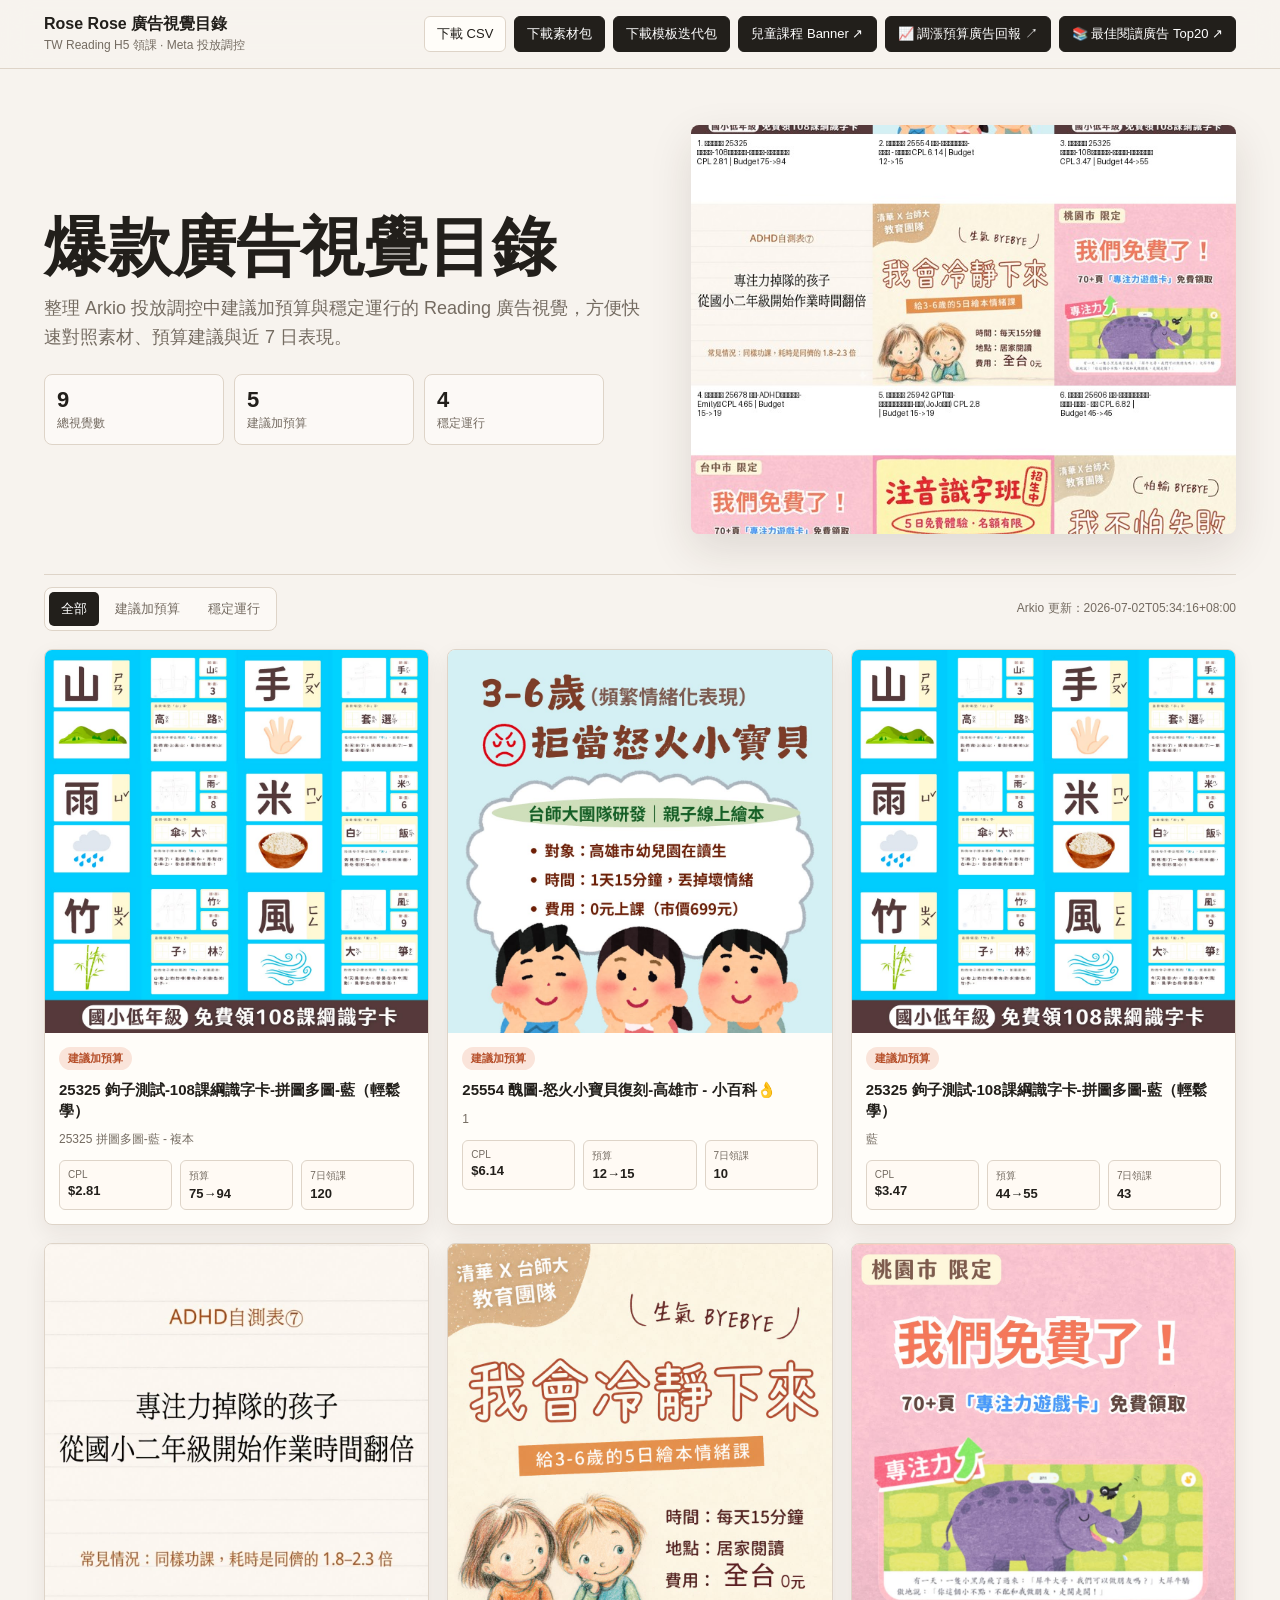
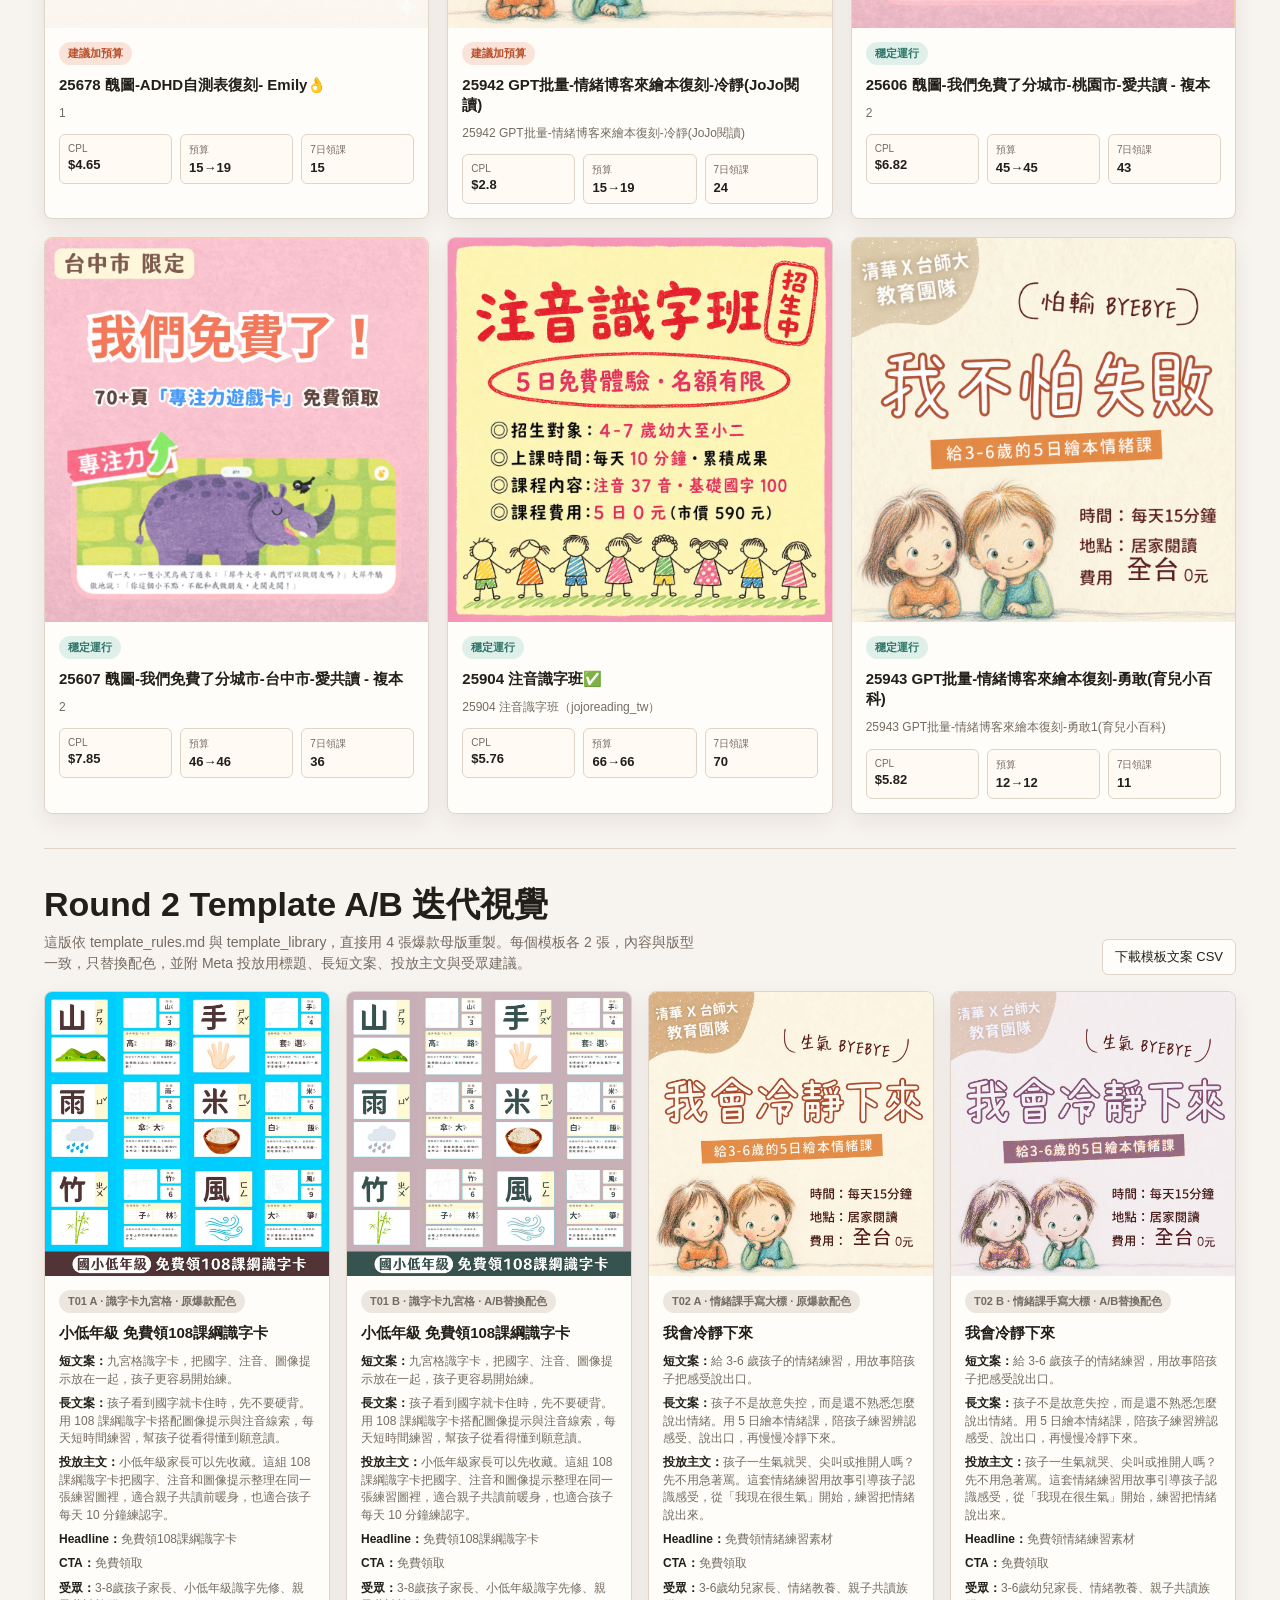
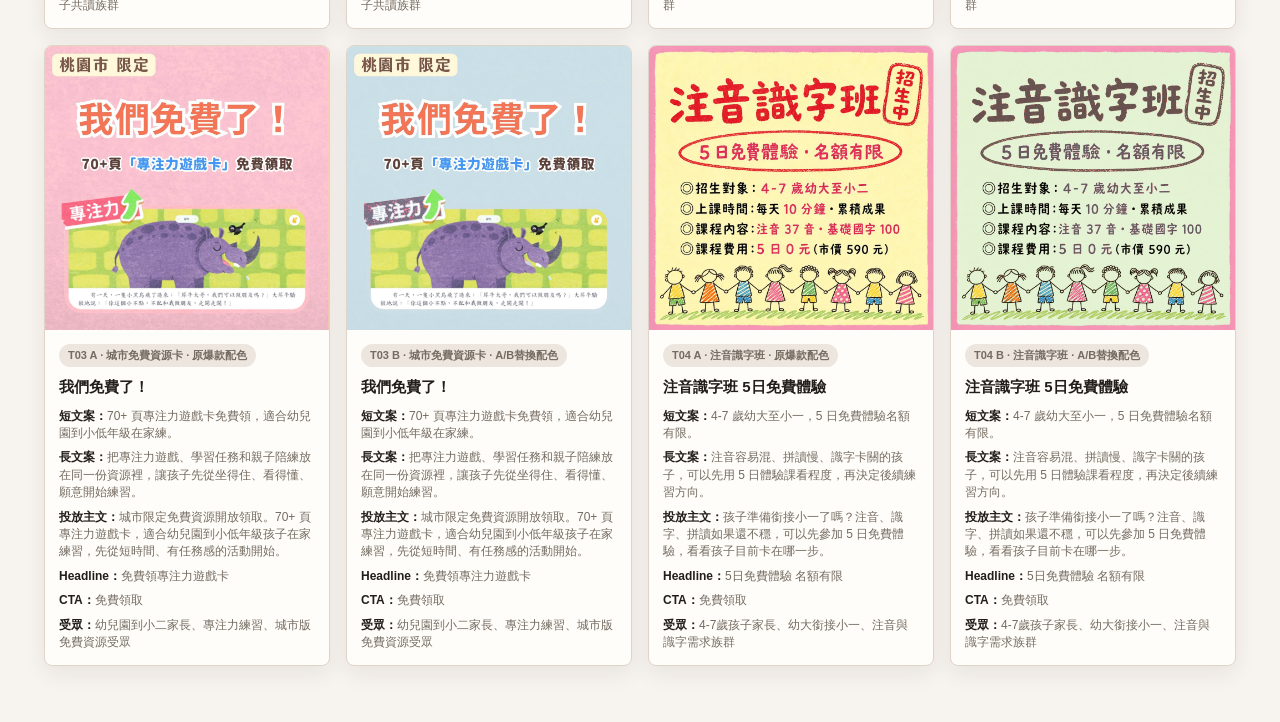
==== commit 1d85504c: "新增最佳閱讀廣告 Top20 H5（download/reading_top20/） 近2個月(06-04→07-17)持續領課的閱讀廣告，從30支在投Reading廣告中， 以累計領課量為主、兼顧持" ====
--- a/index.html
+++ b/index.html
@@ -350,6 +350,7 @@
       <a class="btn primary" href="download/Rose_Rose_round2_template_ab.zip" download>下載模板迭代包</a>
       <a class="btn primary" href="bn/">兒童課程 Banner ↗</a>
       <a class="btn primary" href="download/budget_up/">📈 調漲預算廣告回報 ↗</a>
+      <a class="btn primary" href="download/reading_top20/">📚 最佳閱讀廣告 Top20 ↗</a>
     </div>
   </header>
 
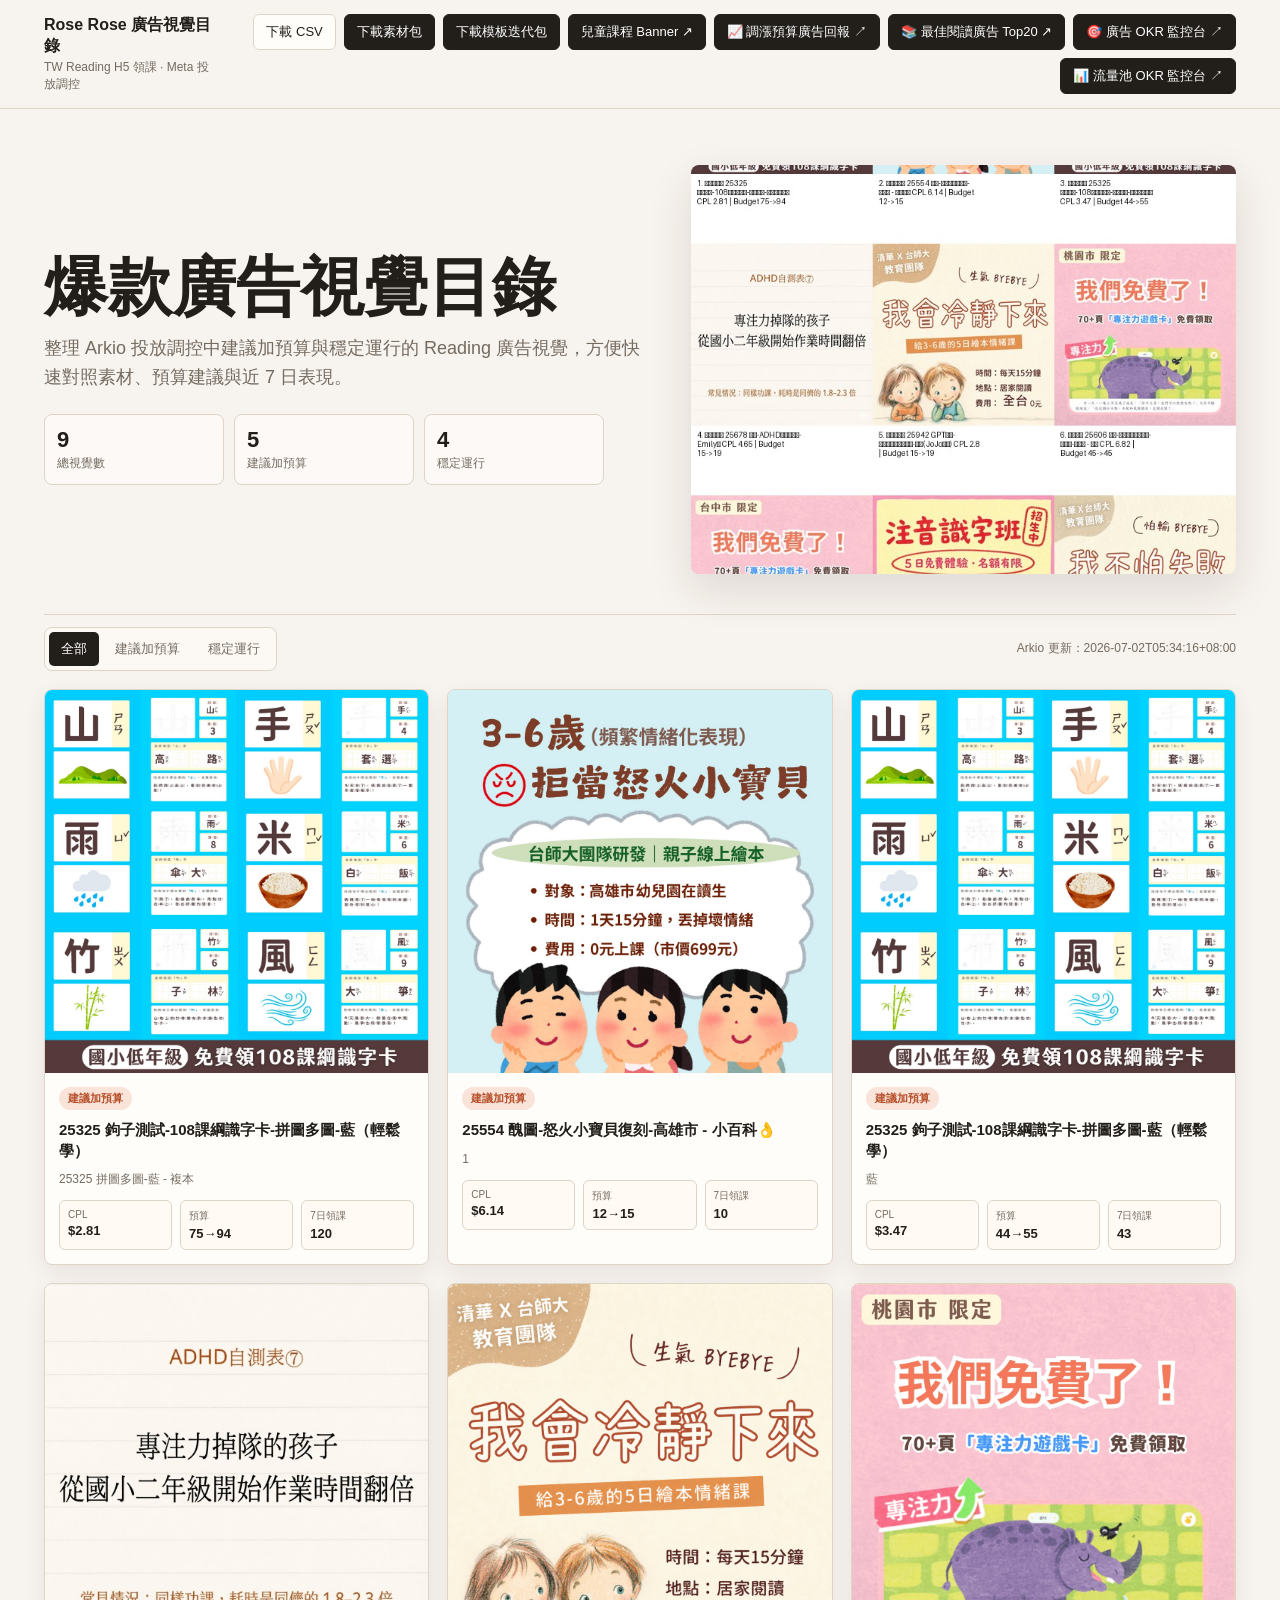
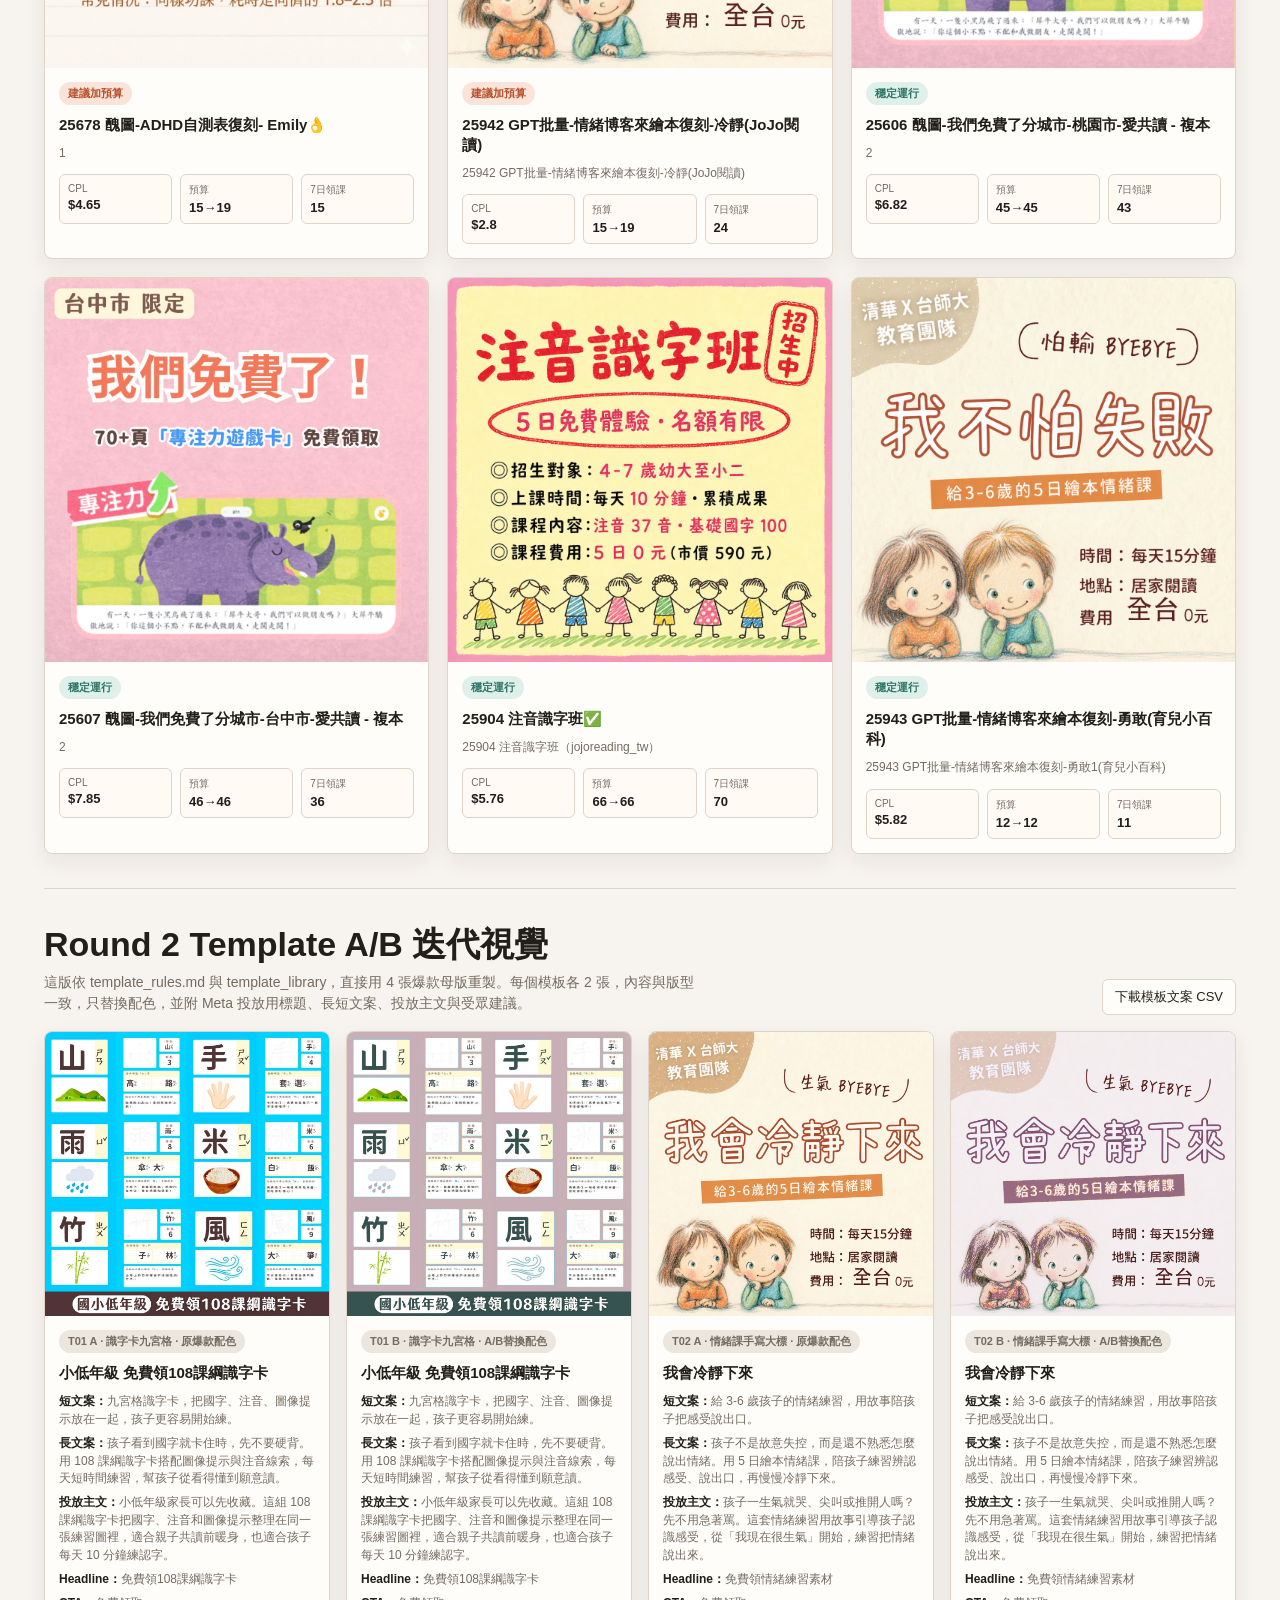
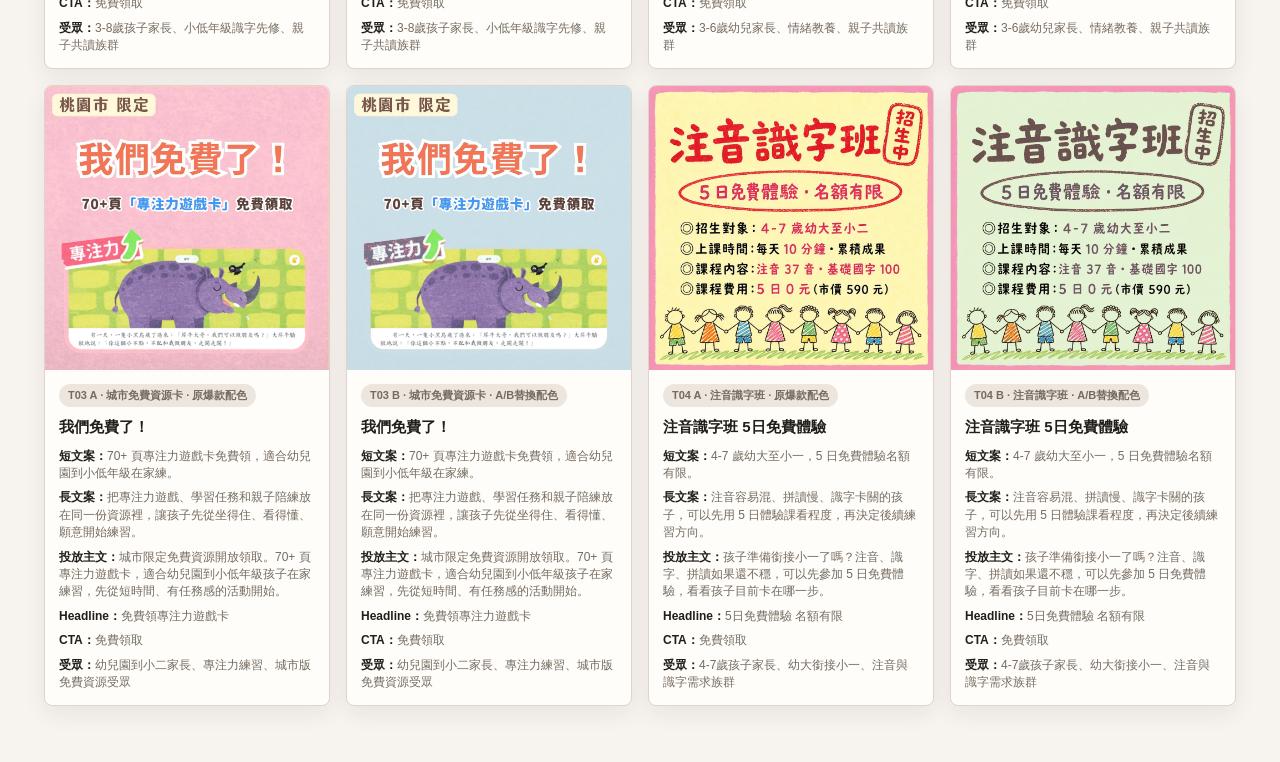
==== commit ae33f8a9: "feat: 廣告投放 OKR 動態監控台（Arkio Rose 廣告，每週三/日自動更新） - ad/build.mjs：自包含生成器，抓 Arkio Ad Pilot dashboard，篩 cam" ====
--- a/index.html
+++ b/index.html
@@ -351,6 +351,8 @@
       <a class="btn primary" href="bn/">兒童課程 Banner ↗</a>
       <a class="btn primary" href="download/budget_up/">📈 調漲預算廣告回報 ↗</a>
       <a class="btn primary" href="download/reading_top20/">📚 最佳閱讀廣告 Top20 ↗</a>
+      <a class="btn primary" href="ad/">🎯 廣告 OKR 監控台 ↗</a>
+      <a class="btn primary" href="marketing/">📊 流量池 OKR 監控台 ↗</a>
     </div>
   </header>
 
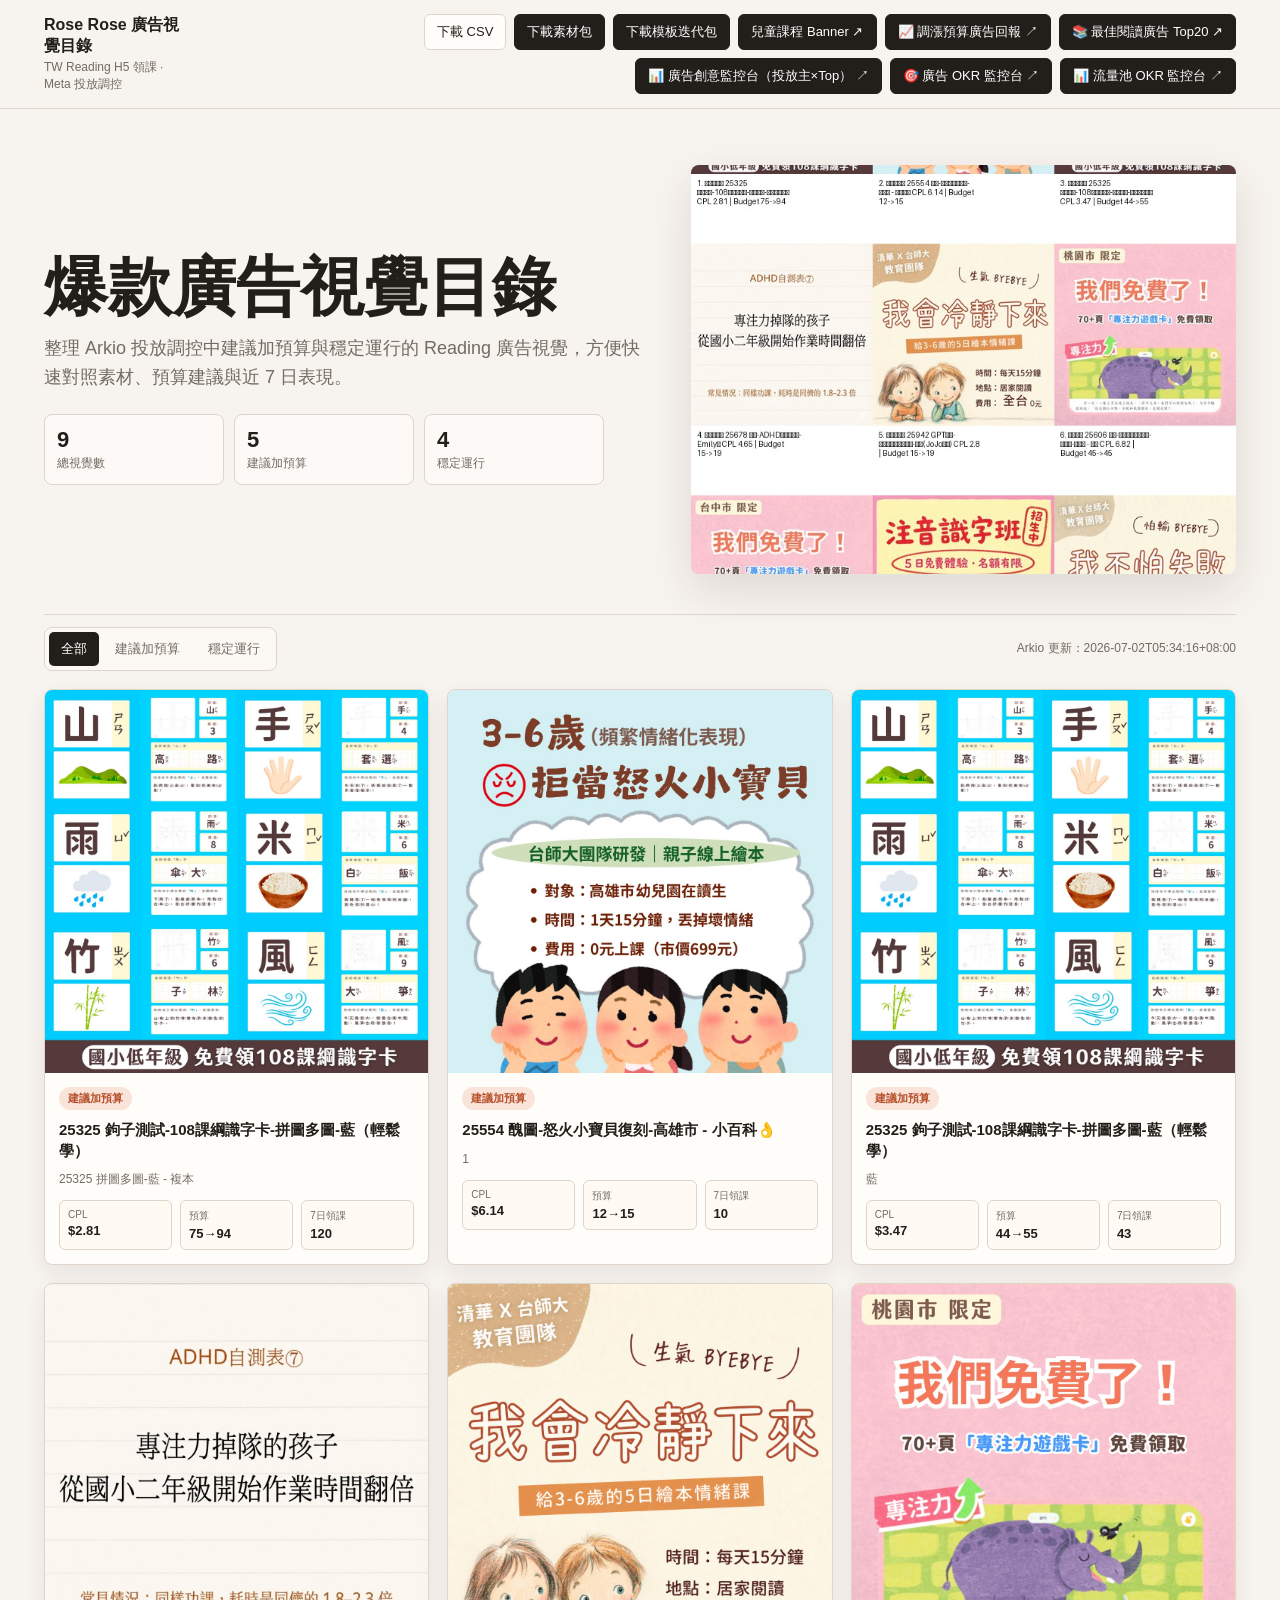
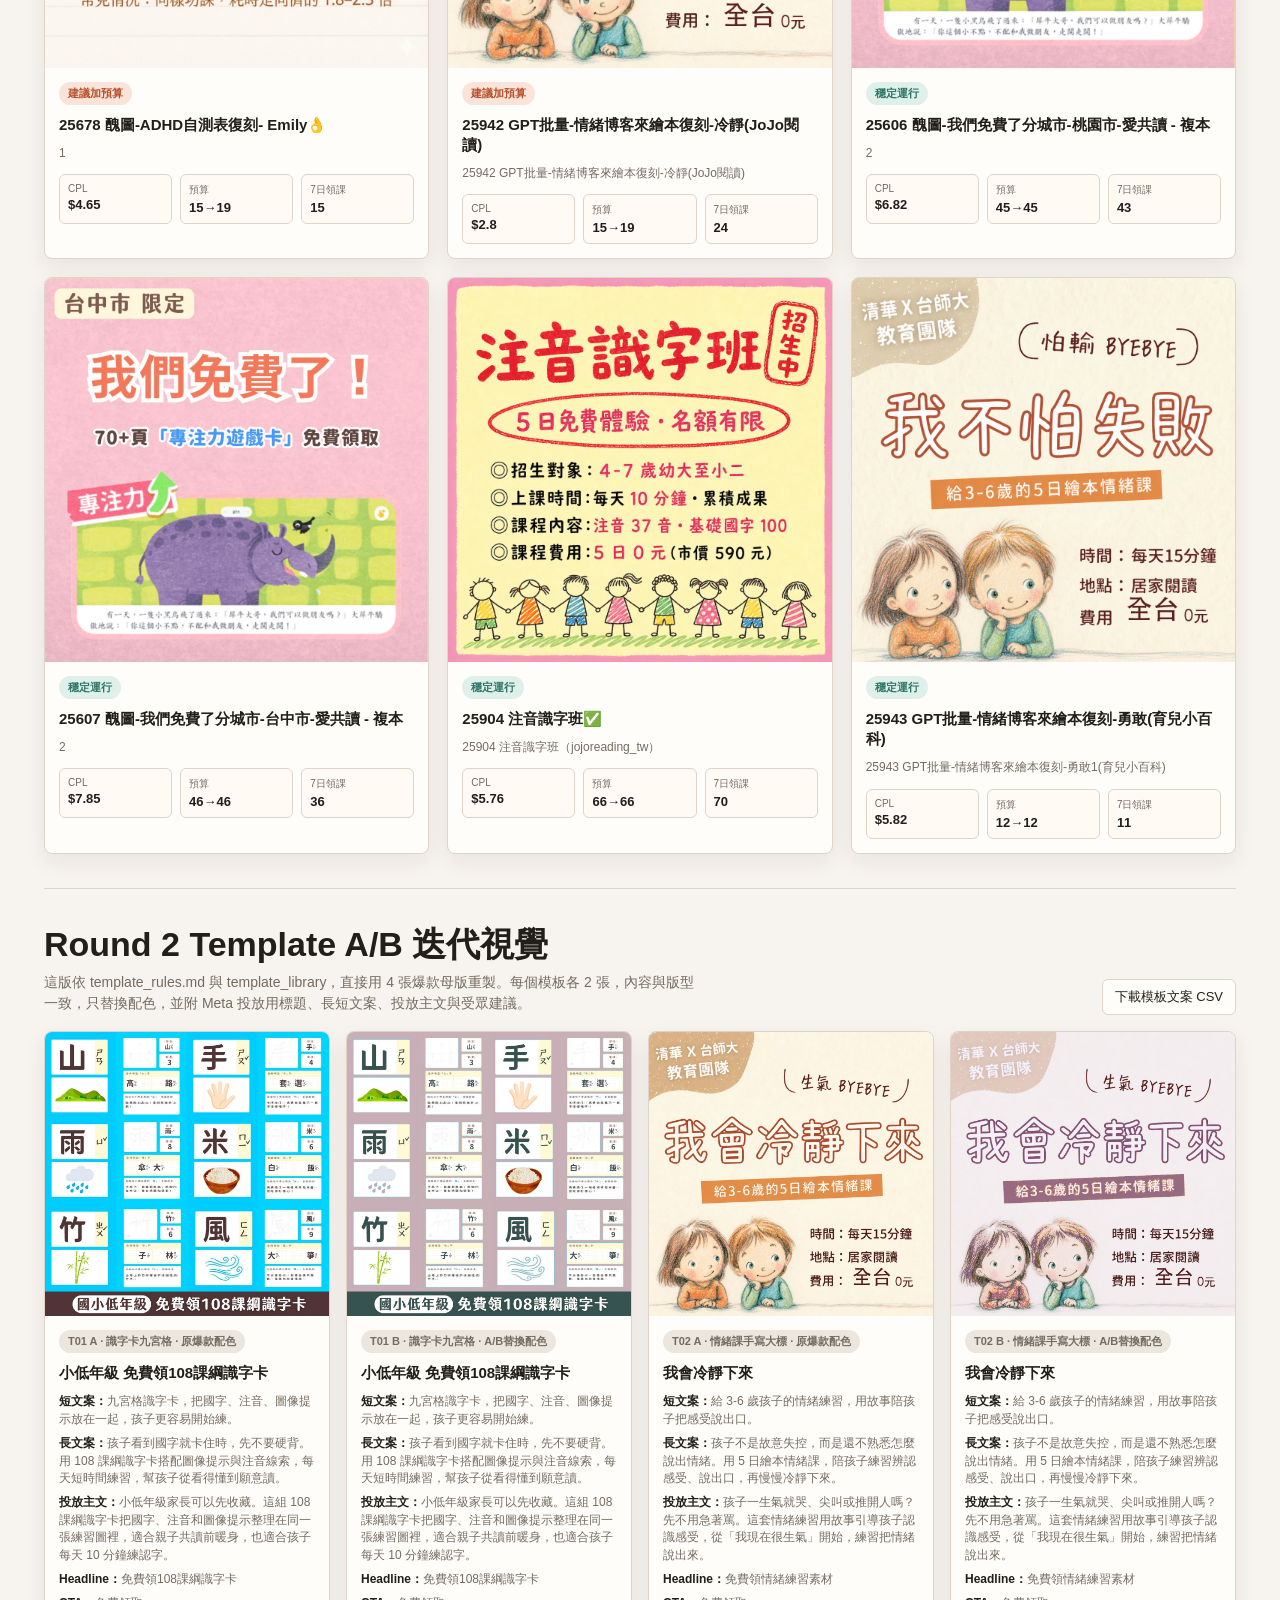
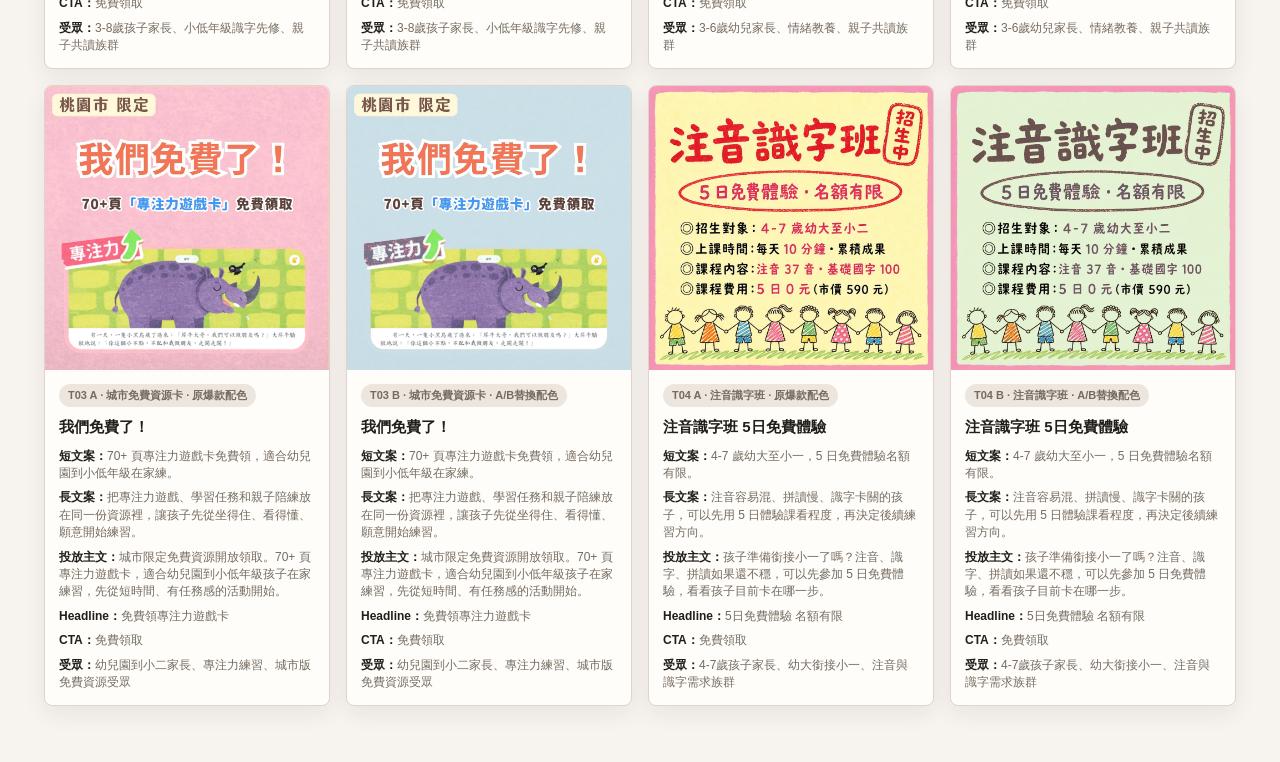
==== commit 5723097e: "新增廣告創意監控台：投放主 × Top創意（近4月） - 6 投放主分類，每主找最優異創意，共 59 個（Emily 素材庫上限9） - 領課口徑=Meta initiate_checkout，時間窗" ====
--- a/index.html
+++ b/index.html
@@ -351,6 +351,7 @@
       <a class="btn primary" href="bn/">兒童課程 Banner ↗</a>
       <a class="btn primary" href="download/budget_up/">📈 調漲預算廣告回報 ↗</a>
       <a class="btn primary" href="download/reading_top20/">📚 最佳閱讀廣告 Top20 ↗</a>
+      <a class="btn primary" href="download/reading_monitor/">📊 廣告創意監控台（投放主×Top） ↗</a>
       <a class="btn primary" href="ad/">🎯 廣告 OKR 監控台 ↗</a>
       <a class="btn primary" href="marketing/">📊 流量池 OKR 監控台 ↗</a>
     </div>
